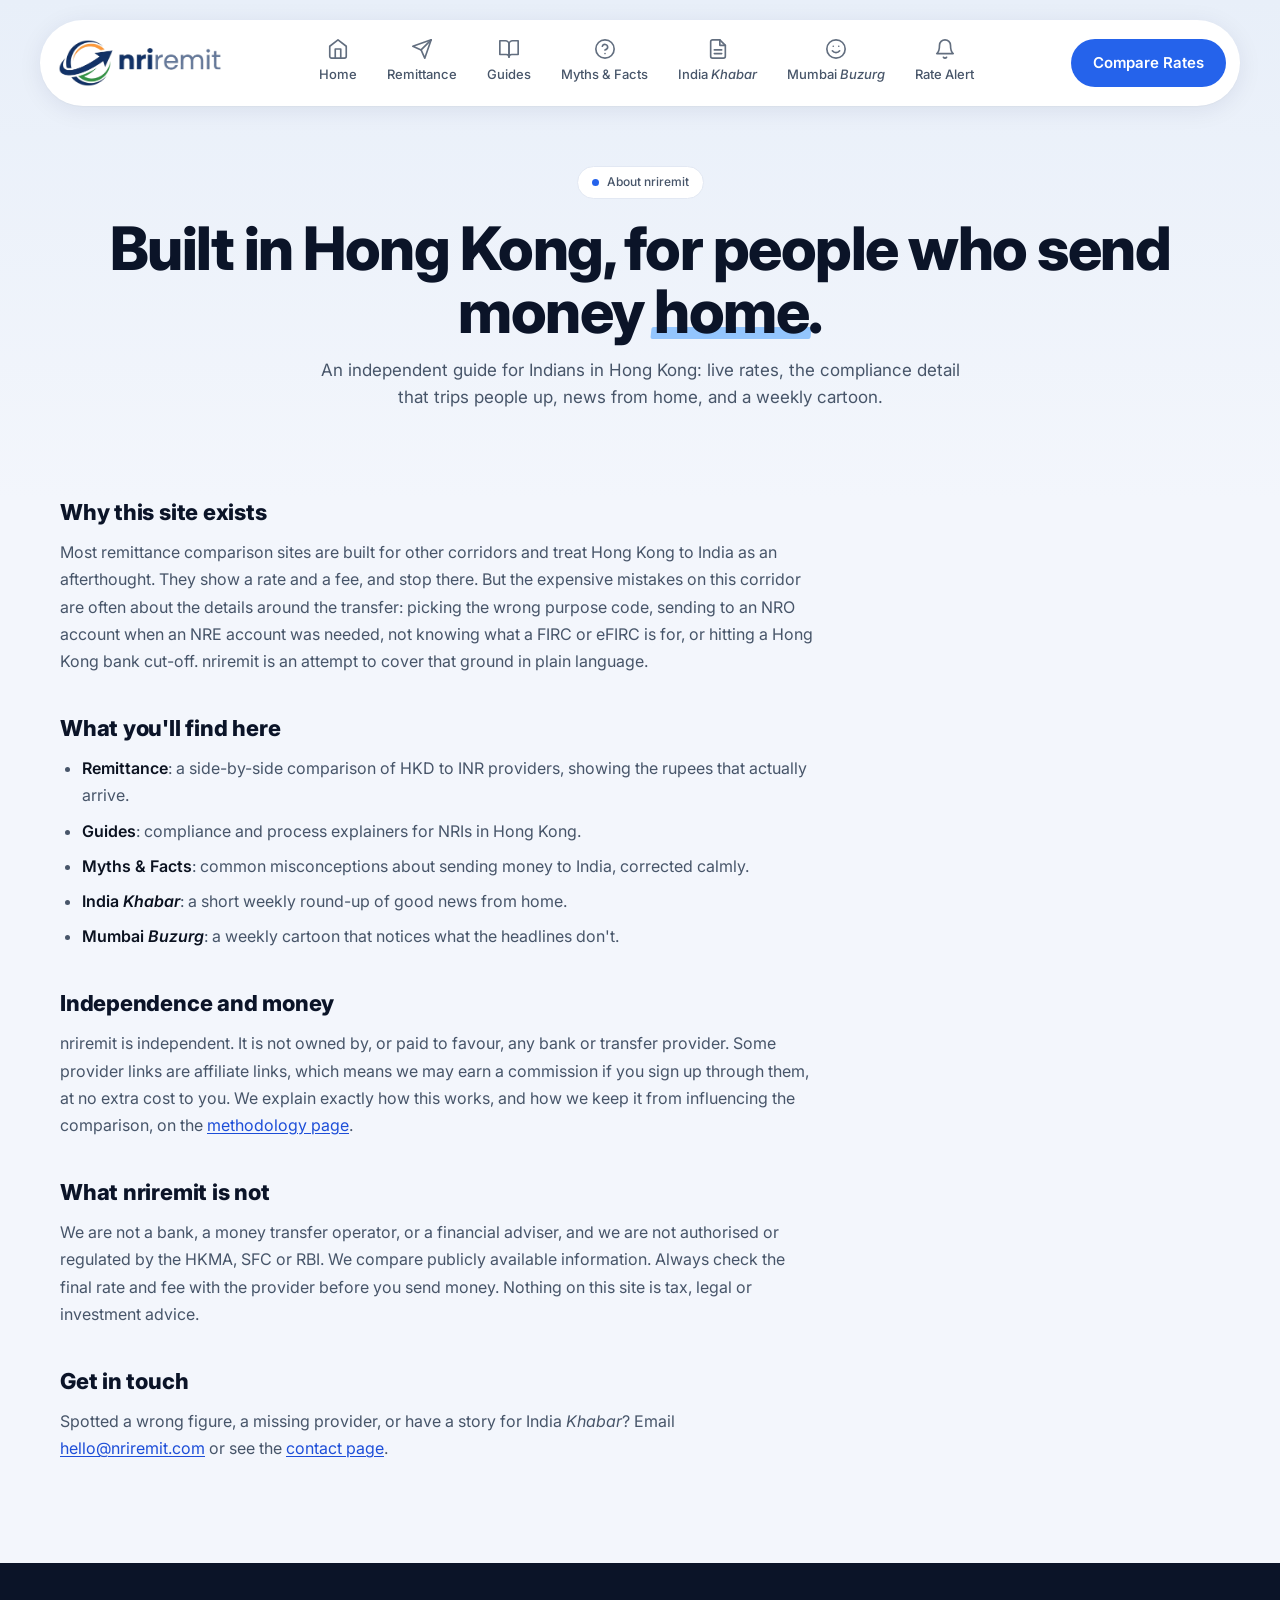
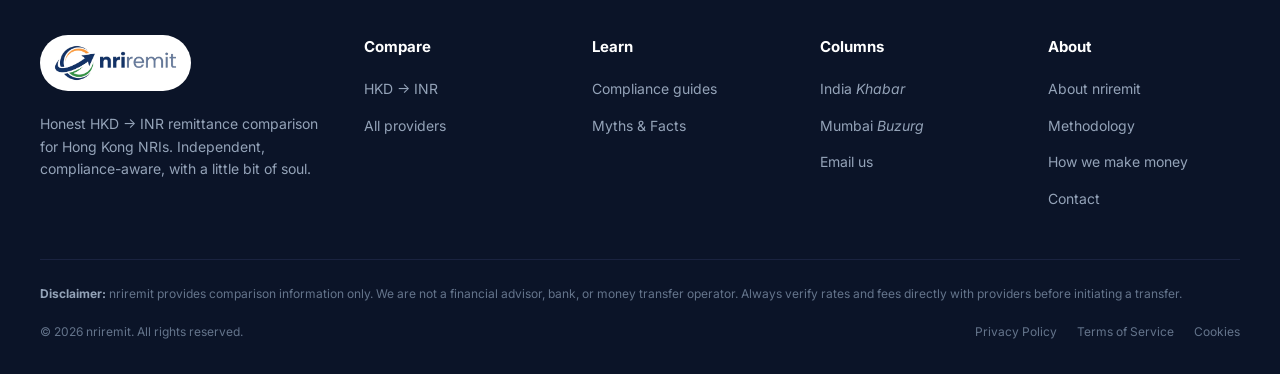
==== about.html @ 10a5cbd8 "Drop 'By corridor (soon)' footer link — don't advertise unfinished features Co-Authored-By: Claude O" ====
<!doctype html>
<html lang="en">
<head>
<meta charset="utf-8">
<meta name="viewport" content="width=device-width, initial-scale=1">
<title>About — nriremit</title>
<meta name="description" content="About nriremit: an independent HKD to INR remittance guide for Indians in Hong Kong.">
<link rel="preconnect" href="https://fonts.googleapis.com">
<link rel="preconnect" href="https://fonts.gstatic.com" crossorigin>
<link href="https://fonts.googleapis.com/css2?family=Inter:wght@400;500;600;700;800;900&family=Caveat:wght@500;700&display=swap" rel="stylesheet">
<link rel="stylesheet" href="assets/site.css">
<link rel="canonical" href="https://nriremit.com/about.html">
  <link rel="icon" href="/favicon.ico" sizes="any">
  <link rel="icon" type="image/png" sizes="32x32" href="/assets/favicon-32.png">
  <link rel="apple-touch-icon" href="/assets/apple-touch-icon.png">
<script src="assets/analytics.js" defer></script>
</head>
<body>

<div class="nav-wrap">
  <nav class="main">
    <a class="logo-link" href="index.html"><img class="logo-img" src="assets/logo.png" alt="nriremit"></a>
    <div class="nav-items">
      <a href="index.html"><svg class="ni" viewBox="0 0 24 24" width="22" height="22" fill="none" stroke="currentColor" stroke-width="1.8" stroke-linecap="round" stroke-linejoin="round" aria-hidden="true"><path d="M3 9l9-7 9 7v11a2 2 0 0 1-2 2H5a2 2 0 0 1-2-2z"/><polyline points="9 22 9 12 15 12 15 22"/></svg><span>Home</span></a>
      <a href="remittance.html"><svg class="ni" viewBox="0 0 24 24" width="22" height="22" fill="none" stroke="currentColor" stroke-width="1.8" stroke-linecap="round" stroke-linejoin="round" aria-hidden="true"><line x1="22" y1="2" x2="11" y2="13"/><polygon points="22 2 15 22 11 13 2 9 22 2"/></svg><span>Remittance</span></a>
      <a href="guides.html"><svg class="ni" viewBox="0 0 24 24" width="22" height="22" fill="none" stroke="currentColor" stroke-width="1.8" stroke-linecap="round" stroke-linejoin="round" aria-hidden="true"><path d="M2 3h6a4 4 0 0 1 4 4v14a3 3 0 0 0-3-3H2z"/><path d="M22 3h-6a4 4 0 0 0-4 4v14a3 3 0 0 1 3-3h7z"/></svg><span>Guides</span></a>
      <a href="myths.html"><svg class="ni" viewBox="0 0 24 24" width="22" height="22" fill="none" stroke="currentColor" stroke-width="1.8" stroke-linecap="round" stroke-linejoin="round" aria-hidden="true"><circle cx="12" cy="12" r="10"/><path d="M9.09 9a3 3 0 0 1 5.83 1c0 2-3 3-3 3"/><line x1="12" y1="17" x2="12.01" y2="17"/></svg><span>Myths &amp; Facts</span></a>
      <a href="india-beat.html"><svg class="ni" viewBox="0 0 24 24" width="22" height="22" fill="none" stroke="currentColor" stroke-width="1.8" stroke-linecap="round" stroke-linejoin="round" aria-hidden="true"><path d="M14 2H6a2 2 0 0 0-2 2v16a2 2 0 0 0 2 2h12a2 2 0 0 0 2-2V8z"/><polyline points="14 2 14 8 20 8"/><line x1="16" y1="13" x2="8" y2="13"/><line x1="16" y1="17" x2="8" y2="17"/></svg><span>India <em class="slant">Khabar</em></span></a>
      <a href="mumbai-buzurg.html"><svg class="ni" viewBox="0 0 24 24" width="22" height="22" fill="none" stroke="currentColor" stroke-width="1.8" stroke-linecap="round" stroke-linejoin="round" aria-hidden="true"><circle cx="12" cy="12" r="10"/><path d="M8 14s1.5 2 4 2 4-2 4-2"/><line x1="9" y1="9" x2="9.01" y2="9"/><line x1="15" y1="9" x2="15.01" y2="9"/></svg><span>Mumbai <em class="slant">Buzurg</em></span></a>
    <a href="alerts.html"><svg class="ni" viewBox="0 0 24 24" width="22" height="22" fill="none" stroke="currentColor" stroke-width="1.8" stroke-linecap="round" stroke-linejoin="round" aria-hidden="true"><path d="M18 8a6 6 0 0 0-12 0c0 7-3 9-3 9h18s-3-2-3-9"/><path d="M13.7 21a2 2 0 0 1-3.4 0"/></svg><span>Rate Alert</span></a>
    </div>
    <a href="remittance.html" class="cta-pill">Compare Rates</a>
  </nav>
</div>

<div class="wrap">

<div class="page-head">
  <div class="eyebrow">About nriremit</div>
  <h1>Built in Hong Kong, for people who send money <span class="accent">home</span>.</h1>
  <p class="sub">An independent guide for Indians in Hong Kong: live rates, the compliance detail that trips people up, news from home, and a weekly cartoon.</p>
</div>

<div class="legal">
  <h2>Why this site exists</h2>
  <p>Most remittance comparison sites are built for other corridors and treat Hong Kong to India as an afterthought. They show a rate and a fee, and stop there. But the expensive mistakes on this corridor are often about the details around the transfer: picking the wrong purpose code, sending to an NRO account when an NRE account was needed, not knowing what a FIRC or eFIRC is for, or hitting a Hong Kong bank cut-off. nriremit is an attempt to cover that ground in plain language.</p>

  <h2>What you'll find here</h2>
  <ul>
    <li><strong>Remittance</strong>: a side-by-side comparison of HKD to INR providers, showing the rupees that actually arrive.</li>
    <li><strong>Guides</strong>: compliance and process explainers for NRIs in Hong Kong.</li>
    <li><strong>Myths &amp; Facts</strong>: common misconceptions about sending money to India, corrected calmly.</li>
    <li><strong>India <em class="slant">Khabar</em></strong>: a short weekly round-up of good news from home.</li>
    <li><strong>Mumbai <em class="slant">Buzurg</em></strong>: a weekly cartoon that notices what the headlines don't.</li>
  </ul>

  <h2>Independence and money</h2>
  <p>nriremit is independent. It is not owned by, or paid to favour, any bank or transfer provider. Some provider links are affiliate links, which means we may earn a commission if you sign up through them, at no extra cost to you. We explain exactly how this works, and how we keep it from influencing the comparison, on the <a href="methodology.html#money">methodology page</a>.</p>

  <h2>What nriremit is not</h2>
  <p>We are not a bank, a money transfer operator, or a financial adviser, and we are not authorised or regulated by the HKMA, SFC or RBI. We compare publicly available information. Always check the final rate and fee with the provider before you send money. Nothing on this site is tax, legal or investment advice.</p>

  <h2>Get in touch</h2>
  <p>Spotted a wrong figure, a missing provider, or have a story for India <em class="slant">Khabar</em>? Email <a href="mailto:hello@nriremit.com">hello@nriremit.com</a> or see the <a href="contact.html">contact page</a>.</p>
</div>

</div>

<footer class="site">
  <div class="inner">
    <div class="brand">
      <div class="footer-logo"><img src="assets/logo.png" alt="nriremit"></div>
      <p>Honest HKD → INR remittance comparison for Hong Kong NRIs. Independent, compliance-aware, with a little bit of soul.</p>
    </div>
    <div><h5>Compare</h5><ul><li><a href="remittance.html">HKD → INR</a></li><li><a href="remittance.html">All providers</a></li></ul></div>
    <div><h5>Learn</h5><ul><li><a href="guides.html">Compliance guides</a></li><li><a href="myths.html">Myths &amp; Facts</a></li></ul></div>
    <div><h5>Columns</h5><ul><li><a href="india-beat.html">India <em class="slant">Khabar</em></a></li><li><a href="mumbai-buzurg.html">Mumbai <em class="slant">Buzurg</em></a></li><li><a href="mailto:hello@nriremit.com">Email us</a></li></ul></div>
    <div><h5>About</h5><ul><li><a href="about.html">About nriremit</a></li><li><a href="methodology.html">Methodology</a></li><li><a href="methodology.html#money">How we make money</a></li><li><a href="contact.html">Contact</a></li></ul></div>
  </div>
  <div class="disclaim"><strong>Disclaimer:</strong> nriremit provides comparison information only. We are not a financial advisor, bank, or money transfer operator. Always verify rates and fees directly with providers before initiating a transfer.</div>
  <div class="copyright"><span>© 2026 nriremit. All rights reserved.</span><div class="links"><a href="privacy.html">Privacy Policy</a><a href="terms.html">Terms of Service</a><a href="privacy.html#cookies">Cookies</a></div></div>
</footer>

<script src="assets/midrate.js"></script>
</body>
</html>
---- assets/site.css ----
/* ============================================================
   nriremit shared stylesheet
   ============================================================ */
:root {
  --bg: #f3f6fc; --bg-top: #e8eff9; --surface: #ffffff; --surface-soft: #f3f6fc;
  --ink: #0b1220; --ink-soft: #475569; --ink-faint: #94a3b8;
  --line: #e2e8f3; --line-strong: #cbd5e5;
  --brand: #2563eb; --brand-strong: #1d4ed8; --brand-dark: #1e3a8a;
  --brand-soft: #dbeafe; --brand-highlight: #93c5fd;
  --dark: #0b1428; --dark-soft: #1a2340;
  --accent-orange: #f97316; --accent-green: #22c55e;
  --good: #16a34a; --warn: #ca8a04; --bad: #b91c1c;
  --radius: 20px; --radius-sm: 12px; --radius-pill: 999px;
}
* { box-sizing: border-box; }
html, body { margin: 0; padding: 0; }
body {
  background: linear-gradient(180deg, var(--bg-top) 0%, var(--bg) 500px, var(--bg) 100%);
  color: var(--ink);
  font-family: 'Inter', -apple-system, system-ui, 'Segoe UI', Roboto, sans-serif;
  font-size: 16px; line-height: 1.55;
  -webkit-font-smoothing: antialiased; text-rendering: optimizeLegibility;
  min-height: 100vh;
}
a { color: inherit; text-decoration: none; }

/* NAV */
.nav-wrap { position: sticky; top: 20px; z-index: 100; padding: 0 20px; margin: 20px 0 40px; }
nav.main {
  max-width: 1200px; margin: 0 auto; background: var(--surface);
  border-radius: var(--radius-pill);
  padding: 10px 14px 10px 18px;
  display: flex; align-items: center; justify-content: space-between; gap: 20px;
  box-shadow: 0 4px 24px rgba(15,30,80,0.08), 0 1px 2px rgba(0,0,0,0.04);
}
.logo-link { display: flex; align-items: center; flex-shrink: 0; }
.logo-img { height: 48px; width: auto; display: block; }
.nav-items { display: flex; align-items: center; gap: 2px; flex: 1; justify-content: center; }
.nav-items a {
  padding: 10px 14px; border-radius: var(--radius-pill);
  font-size: 14px; font-weight: 500; color: var(--ink-soft);
  transition: color .15s, background .15s; position: relative;
  white-space: nowrap;
}
.nav-items a:hover { color: var(--ink); }
.nav-items a.active { color: var(--brand-dark); font-weight: 600; }
.nav-items a.active::after {
  content: ""; position: absolute; bottom: 2px; left: 50%; transform: translateX(-50%);
  width: 5px; height: 5px; background: var(--brand); border-radius: 50%;
}
.cta-pill {
  background: var(--brand); color: #fff;
  padding: 12px 22px; border-radius: var(--radius-pill);
  font-weight: 600; font-size: 15px; border: none; cursor: pointer;
  transition: background .15s;
  display: inline-flex; align-items: center; gap: 6px;
  font-family: inherit; flex-shrink: 0;
}
.cta-pill:hover { background: var(--brand-strong); }
.cta-pill.ghost { background: transparent; color: var(--brand-dark); border: 1px solid var(--line-strong); }
.cta-pill.ghost:hover { background: var(--brand-soft); color: var(--brand-dark); border-color: var(--brand-soft); }
@media (max-width: 940px) {
  .nav-items { display: none; }
  nav.main { padding: 8px 10px 8px 14px; }
  .logo-img { height: 40px; }
  .cta-pill { padding: 10px 16px; font-size: 14px; }
}

.wrap { max-width: 1200px; margin: 0 auto; padding: 0 20px; }

/* PAGE HEADER (shared h1 pattern for inner pages) */
.page-head {
  text-align: center; padding: 20px 0 48px;
}
.page-head .eyebrow {
  display: inline-flex; align-items: center; gap: 8px;
  background: var(--surface); border: 1px solid var(--line);
  padding: 6px 14px; border-radius: var(--radius-pill);
  font-size: 12px; font-weight: 500; color: var(--ink-soft);
  margin-bottom: 18px;
}
.page-head .eyebrow::before {
  content: ""; width: 7px; height: 7px; border-radius: 50%; background: var(--brand);
}
.page-head .eyebrow.orange::before { background: var(--accent-orange); }
.page-head h1 {
  font-size: clamp(36px, 5vw, 60px);
  font-weight: 800; letter-spacing: -0.025em;
  margin: 0 0 14px; color: var(--dark); line-height: 1.05;
}
.page-head h1.serif {
  font-family: 'Caveat', 'Inter', serif;
  font-weight: 700; letter-spacing: -0.01em;
  font-size: clamp(44px, 6vw, 72px);
  line-height: 1;
}
.page-head h1 .accent { position: relative; display: inline-block; }
.page-head h1 .accent::after {
  content: ""; position: absolute;
  left: -2%; right: -2%; bottom: 6%; height: 12px;
  background: var(--brand-highlight); z-index: -1;
  border-radius: 2px; transform: skewX(-6deg);
}
.page-head .sub {
  color: var(--ink-soft); font-size: 17px;
  margin: 0 auto; max-width: 60ch; line-height: 1.6;
}

/* HERO (homepage + remittance) */
.hero { display: grid; grid-template-columns: 1fr 1fr; gap: 56px; align-items: center; padding: 20px 0 80px; }
.hero-badge {
  display: inline-flex; align-items: center; gap: 8px;
  background: var(--surface); border: 1px solid var(--line);
  padding: 8px 14px; border-radius: var(--radius-pill);
  font-size: 13px; font-weight: 500; color: var(--ink-soft);
  margin-bottom: 24px;
}
.hero-badge .dot {
  width: 7px; height: 7px; border-radius: 50%; background: var(--good);
  box-shadow: 0 0 0 3px rgba(22,163,74,.15);
}
h1.hero-head {
  font-size: clamp(40px, 5.5vw, 68px);
  font-weight: 800; letter-spacing: -0.03em;
  line-height: 1.02; margin: 0 0 24px; color: var(--dark);
}
h1.hero-head .accent { position: relative; display: inline-block; }
h1.hero-head .accent::after {
  content: ""; position: absolute;
  left: -2%; right: -2%; bottom: 4%; height: 14px;
  background: var(--brand-highlight); z-index: -1;
  border-radius: 2px; transform: skewX(-6deg);
}
.hero-sub {
  font-size: 18px; color: var(--ink-soft);
  margin: 0 0 28px; max-width: 50ch; line-height: 1.55;
}
.hero-ctas { display: flex; gap: 12px; flex-wrap: wrap; }
.hero-tip {
  background: var(--surface); border: 1px solid var(--line);
  border-radius: var(--radius-sm); padding: 14px 16px;
  display: flex; gap: 12px; align-items: flex-start; max-width: 52ch;
  margin-top: 24px;
}
.hero-tip .i {
  width: 20px; height: 20px; border-radius: 50%;
  background: var(--brand-soft); color: var(--brand-dark);
  display: inline-flex; align-items: center; justify-content: center;
  font-weight: 700; font-size: 12px; flex-shrink: 0; margin-top: 2px;
}
.hero-tip p { margin: 0; font-size: 14px; color: var(--ink-soft); line-height: 1.5; }
.hero-tip strong { color: var(--ink); font-weight: 600; }

/* TRANSFER WIDGET */
.widget { background: var(--surface); border-radius: var(--radius); padding: 24px; box-shadow: 0 10px 40px rgba(15,30,80,0.08), 0 2px 4px rgba(0,0,0,0.03); position: relative; }
.widget-head { display: flex; justify-content: space-between; align-items: center; margin-bottom: 18px; }
.widget-title { font-weight: 600; font-size: 17px; color: var(--dark); }
.live-badge {
  display: inline-flex; align-items: center; gap: 6px;
  background: var(--brand-soft); padding: 5px 10px; border-radius: var(--radius-pill);
  font-size: 12px; font-weight: 500; color: var(--brand-dark);
}
.live-badge::before { content: ""; width: 6px; height: 6px; border-radius: 50%; background: var(--brand); }
.widget-field {
  background: var(--surface-soft); border-radius: var(--radius-sm);
  padding: 16px 18px; display: flex; justify-content: space-between; align-items: center; gap: 12px;
}
.widget-field label {
  font-size: 12px; color: var(--ink-faint); font-weight: 500;
  display: block; margin-bottom: 6px;
  text-transform: uppercase; letter-spacing: 0.04em;
}
.widget-field .amount-display {
  font-size: 30px; font-weight: 700; color: var(--dark);
  letter-spacing: -0.02em; min-height: 36px;
}
.currency-chip {
  display: inline-flex; align-items: center; gap: 8px;
  background: var(--surface); border: 1px solid var(--line);
  padding: 8px 12px 8px 10px; border-radius: var(--radius-pill);
  font-weight: 600; font-size: 14px; flex-shrink: 0;
}
.flag { width: 22px; height: 22px; border-radius: 50%; overflow: hidden; display: inline-block; background: var(--line); font-size: 16px; text-align: center; line-height: 22px; }
.rate-chip {
  position: absolute; left: 50%; top: 50%; transform: translate(-50%, -50%);
  background: var(--dark); color: #fff;
  padding: 8px 14px; border-radius: var(--radius-pill);
  font-size: 13px; font-weight: 500;
  display: inline-flex; align-items: center; gap: 8px;
  white-space: nowrap; z-index: 2;
}
.rate-chip .arrow { color: var(--brand-highlight); font-weight: 700; }
.widget-swap { display: flex; flex-direction: column; gap: 10px; position: relative; }
.widget-field.receive { background: var(--dark); color: #fff; }
.widget-field.receive label { color: #94a3b8; }
.widget-field.receive .amount-display { color: var(--brand-highlight); }
.widget-field.receive .currency-chip { background: #1a2340; border-color: #2a365a; color: #fff; }
.widget-foot {
  display: flex; justify-content: space-between; align-items: center;
  margin-top: 16px; padding-top: 16px; border-top: 1px solid var(--line);
  font-size: 13px; color: var(--ink-faint);
}
.best-rate-tag {
  background: var(--brand-soft); color: var(--brand-dark);
  padding: 4px 10px; border-radius: var(--radius-pill);
  font-size: 12px; font-weight: 600;
}
.best-rate-tag::before { content: "★ "; }
@media (max-width: 900px) { .hero { grid-template-columns: 1fr; gap: 40px; padding: 10px 0 60px; } }

/* CALC BAR */
.calc-bar {
  background: var(--surface); border-radius: var(--radius);
  padding: 20px;
  display: grid; grid-template-columns: 1.3fr auto 1.3fr 1.3fr auto;
  gap: 16px; align-items: end;
  margin-bottom: 24px;
  box-shadow: 0 4px 20px rgba(15,30,80,0.06);
}
.calc-bar .field label {
  font-size: 11px; color: var(--ink-faint); font-weight: 600;
  text-transform: uppercase; letter-spacing: 0.08em;
  display: block; margin-bottom: 8px;
}
.calc-bar .field input, .calc-bar .field select {
  width: 100%; background: var(--surface-soft); border: 1px solid var(--line);
  border-radius: var(--radius-sm); padding: 14px 16px;
  font-family: inherit; font-size: 16px; font-weight: 600;
  color: var(--ink); outline: none;
}
.calc-bar .field input:focus, .calc-bar .field select:focus { border-color: var(--brand); background: var(--surface); }
.calc-bar .amount-row {
  display: flex; align-items: center; justify-content: space-between;
  background: var(--surface-soft); border: 1px solid var(--line);
  border-radius: var(--radius-sm); padding: 0 16px 0 0;
}
.calc-bar .amount-row input { border: none; background: transparent; }
.calc-bar .amount-row .suffix { font-weight: 600; color: var(--ink-faint); font-size: 13px; }
.calc-bar .swap-btn {
  width: 44px; height: 44px; border-radius: 50%;
  background: var(--brand); border: none; color: #fff; cursor: pointer;
  display: flex; align-items: center; justify-content: center;
  align-self: center; margin-top: 20px; flex-shrink: 0;
}
.calc-bar .update-btn {
  background: var(--brand); color: #fff; border: none; cursor: pointer;
  padding: 14px 24px; border-radius: var(--radius-pill);
  font-family: inherit; font-weight: 600; font-size: 15px;
  display: inline-flex; align-items: center; gap: 8px; white-space: nowrap;
}
.calc-bar .update-btn:hover { background: var(--brand-strong); }
@media (max-width: 900px) {
  .calc-bar { grid-template-columns: 1fr; }
  .calc-bar .swap-btn { margin-top: 0; }
}

/* SECTION HEADS, FILTERS */
section { margin-bottom: 72px; }
.section-head { display: flex; justify-content: space-between; align-items: flex-end; margin-bottom: 28px; flex-wrap: wrap; gap: 16px; }
.section-head h2 { font-size: 32px; font-weight: 800; letter-spacing: -0.02em; margin: 0 0 4px; color: var(--dark); }
.section-head .meta { color: var(--ink-faint); font-size: 14px; margin: 0; }
.section-head .sort { display: flex; align-items: center; gap: 10px; font-size: 14px; color: var(--ink-soft); }
.section-head .sort select {
  background: var(--surface); border: 1px solid var(--line);
  border-radius: var(--radius-pill); padding: 8px 14px;
  font-family: inherit; font-size: 14px; font-weight: 500;
  color: var(--ink); cursor: pointer; outline: none;
}
/* ===== OLD INLINE CHIP (kept for compatibility) ===== */
.filters-bar { display: flex; align-items: center; gap: 10px; margin-bottom: 24px; flex-wrap: wrap; }
.filters-bar .label { font-size: 12px; color: var(--ink-faint); font-weight: 600; text-transform: uppercase; letter-spacing: 0.08em; margin-right: 4px; }
.chip {
  display: inline-flex; align-items: center; gap: 6px;
  background: var(--surface); border: 1px solid var(--line);
  padding: 8px 14px; border-radius: var(--radius-pill);
  font-size: 13px; font-weight: 500; color: var(--ink-soft);
  cursor: pointer; user-select: none; transition: all .15s;
}
.chip:hover { border-color: var(--line-strong); color: var(--ink); }
.chip input { display: none; }
.chip.active { background: var(--brand); border-color: var(--brand); color: #fff; font-weight: 600; }

/* ===== RICH FILTER CHIPS (3×2 grid, title + subtitle) ===== */
.filters-block { margin-bottom: 32px; }
.filters-head { margin-bottom: 12px; }
.filters-label {
  font-size: 11px; color: var(--ink-faint); font-weight: 600;
  text-transform: uppercase; letter-spacing: 0.1em;
}
.filters-grid {
  display: grid;
  grid-template-columns: repeat(3, 1fr);
  gap: 12px;
}
.filter-chip {
  background: var(--surface-soft);
  border: 1px solid var(--line);
  border-radius: var(--radius-sm);
  padding: 14px 18px;
  display: flex; align-items: flex-start; gap: 12px;
  cursor: pointer; user-select: none;
  transition: all .15s ease;
}
.filter-chip:hover {
  border-color: var(--brand-highlight);
  background: var(--surface);
}
.filter-chip input {
  margin-top: 3px;
  accent-color: var(--brand);
  cursor: pointer;
}
.filter-chip .chip-text {
  flex: 1; display: flex; flex-direction: column; gap: 2px;
}
.filter-chip .chip-title {
  font-size: 13px; font-weight: 700; color: var(--dark);
  text-transform: uppercase; letter-spacing: 0.06em;
  line-height: 1.2;
}
.filter-chip .chip-sub {
  font-size: 11px; color: var(--ink-faint);
  text-transform: uppercase; letter-spacing: 0.05em;
  line-height: 1.3;
}
.filter-chip.active {
  background: var(--brand-soft);
  border-color: var(--brand);
}
.filter-chip.active .chip-title {
  color: var(--brand-dark);
}
@media (max-width: 820px) {
  .filters-grid { grid-template-columns: repeat(2, 1fr); }
}
@media (max-width: 520px) {
  .filters-grid { grid-template-columns: 1fr; }
}

/* PROVIDER GRID */
.main-grid { display: grid; grid-template-columns: 1fr 340px; gap: 28px; align-items: start; }
@media (max-width: 1000px) { .main-grid { grid-template-columns: 1fr; } }
.providers { display: flex; flex-direction: column; gap: 14px; }
.provider-card { background: var(--surface); border-radius: var(--radius); padding: 22px; box-shadow: 0 2px 12px rgba(15,30,80,0.05); transition: box-shadow .15s; position: relative; }
.provider-card:hover { box-shadow: 0 6px 24px rgba(15,30,80,0.08); }
.provider-card.best { border: 2px solid var(--brand); padding: 20px; }
.best-badge {
  position: absolute; top: -11px; left: 20px;
  background: var(--brand); color: #fff;
  padding: 4px 12px; border-radius: var(--radius-pill);
  font-size: 11px; font-weight: 700; letter-spacing: 0.08em;
}
.provider-row { display: grid; grid-template-columns: minmax(180px, 1.4fr) repeat(4, 1fr) auto; gap: 16px; align-items: center; }
.provider-identity { display: flex; align-items: center; gap: 14px; }
.avatar {
  width: 48px; height: 48px; border-radius: 50%;
  background: var(--surface-soft); border: 1px solid var(--line);
  display: flex; align-items: center; justify-content: center;
  font-weight: 700; color: var(--brand-dark);
  font-size: 15px; flex-shrink: 0;
}
.pname { font-weight: 600; font-size: 16px; color: var(--dark); margin: 0 0 3px; }
.prating { font-size: 12px; color: var(--ink-faint); display: flex; align-items: center; gap: 6px; margin: 0; }
.prating .stars { color: #eab308; letter-spacing: 1px; }
.col-label { font-size: 10px; color: var(--ink-faint); font-weight: 600; text-transform: uppercase; letter-spacing: 0.08em; margin-bottom: 3px; }
.col-value { font-size: 16px; font-weight: 700; color: var(--dark); letter-spacing: -0.01em; }
.col-value.rate { font-variant-numeric: tabular-nums; }
.col-value.fee-zero { color: var(--ink-soft); font-size: 14px; letter-spacing: 0.04em; }
.col-value.get { color: var(--brand); }
.col-value .ic { font-size: 12px; color: var(--ink-faint); margin-right: 4px; }
.go-btn {
  background: var(--dark); color: #fff;
  padding: 11px 18px; border-radius: var(--radius-pill);
  font-weight: 600; font-size: 14px;
  display: inline-flex; align-items: center; gap: 6px;
  transition: background .15s; white-space: nowrap;
}
.go-btn:hover { background: var(--brand); }
.go-btn.ghost { background: var(--surface); color: var(--ink-faint); border: 1px solid var(--line); cursor: default; }
.provider-foot { display: flex; justify-content: space-between; align-items: center; margin-top: 14px; padding-top: 14px; border-top: 1px solid var(--line); font-size: 12px; color: var(--ink-faint); }
.provider-foot .live-marker { display: inline-flex; align-items: center; gap: 6px; color: var(--good); }
.provider-foot .live-marker::before { content: ""; width: 6px; height: 6px; border-radius: 50%; background: var(--good); }
.provider-foot .indic { display: inline-flex; align-items: center; gap: 6px; background: var(--surface-soft); border: 1px solid var(--line); padding: 4px 10px; border-radius: var(--radius-pill); color: var(--ink-soft); }
.provider-foot .indic::before { content: "ⓘ"; }
.provider-foot .show-methods { color: var(--ink-soft); font-size: 13px; font-weight: 500; display: inline-flex; align-items: center; gap: 4px; }
.badges-row { display: flex; flex-wrap: wrap; gap: 6px; margin-top: 10px; }
.mini-badge { font-size: 11px; padding: 3px 8px; border-radius: var(--radius-pill); background: var(--brand-soft); color: var(--brand-dark); font-weight: 500; }
.mini-badge.warn { background: #fef9c3; color: var(--warn); }
.mini-badge.neutral { background: var(--surface-soft); color: var(--ink-soft); border: 1px solid var(--line); }
@media (max-width: 760px) {
  .provider-row { grid-template-columns: 1fr; gap: 14px; }
  .provider-identity { grid-column: 1; }
  .go-btn { justify-self: start; }
  .col-value { font-size: 15px; }
}

/* SIDE CARDS */
.side { display: flex; flex-direction: column; gap: 20px; position: sticky; top: 100px; }
.side-card { background: var(--surface); border-radius: var(--radius); padding: 22px; box-shadow: 0 2px 12px rgba(15,30,80,0.05); }
.side-card h3 { font-size: 16px; font-weight: 700; margin: 0 0 4px; color: var(--dark); display: flex; justify-content: space-between; align-items: center; }
.side-card h3 .trend-up { background: var(--brand-soft); color: var(--brand-dark); font-size: 10px; font-weight: 600; padding: 3px 8px; border-radius: var(--radius-pill); letter-spacing: 0.05em; }
.side-card .chart { margin: 20px 0 10px; }
.side-card .chart-labels { display: flex; justify-content: space-between; font-size: 11px; color: var(--ink-faint); text-transform: uppercase; letter-spacing: 0.08em; margin-top: 4px; }
.side-card .chart-note { font-size: 13px; color: var(--ink-soft); margin: 14px 0 0; line-height: 1.5; }
.side-card .chart-note strong { color: var(--ink); font-weight: 600; }
.steps { display: flex; flex-direction: column; gap: 16px; margin-top: 16px; }
.step { display: flex; gap: 14px; align-items: flex-start; }
.step-no { width: 28px; height: 28px; border-radius: 50%; background: var(--brand-soft); border: 1px solid var(--brand-highlight); display: flex; align-items: center; justify-content: center; font-weight: 700; font-size: 13px; color: var(--brand-dark); flex-shrink: 0; }
.step-body h4 { font-size: 14px; font-weight: 600; margin: 2px 0 2px; color: var(--dark); }
.step-body p { font-size: 13px; color: var(--ink-soft); margin: 0; line-height: 1.5; }
@media (max-width: 1000px) { .side { position: static; } }

/* GUIDES TABS */
.guides-card { background: var(--surface); border-radius: var(--radius); padding: 32px; box-shadow: 0 2px 12px rgba(15,30,80,0.05); }
.tabs-nav { display: flex; gap: 6px; overflow-x: auto; border-bottom: 1px solid var(--line); margin-bottom: 28px; scrollbar-width: thin; }
.tabs-nav button {
  background: transparent; border: none;
  padding: 12px 16px; margin-bottom: -1px;
  font-family: inherit; font-size: 14px; font-weight: 500;
  color: var(--ink-faint); cursor: pointer;
  border-bottom: 2px solid transparent; white-space: nowrap;
}
.tabs-nav button:hover { color: var(--ink); }
.tabs-nav button[aria-selected="true"] { color: var(--dark); font-weight: 700; border-bottom-color: var(--brand); }
.tabpanel { display: none; max-width: 760px; }
.tabpanel[data-active] { display: block; }
.tabpanel h3 { font-size: 22px; font-weight: 700; margin: 0 0 14px; color: var(--dark); letter-spacing: -0.01em; }
.tabpanel h4 { font-size: 15px; margin: 20px 0 8px; color: var(--dark); font-weight: 700; }
.tabpanel p { color: var(--ink-soft); margin: 0 0 14px; line-height: 1.65; }
.tabpanel ul { color: var(--ink-soft); margin: 0 0 14px; padding-left: 22px; line-height: 1.7; }
.tabpanel li { margin-bottom: 6px; }
.tabpanel strong { color: var(--ink); font-weight: 600; }
.tabpanel table { width: 100%; border-collapse: collapse; margin: 14px 0 20px; font-size: 14px; }
.tabpanel table th { text-align: left; padding: 10px 12px; font-size: 11px; font-weight: 700; color: var(--ink-faint); text-transform: uppercase; letter-spacing: 0.08em; border-bottom: 1px solid var(--line); }
.tabpanel table td { padding: 10px 12px; color: var(--ink-soft); border-bottom: 1px solid var(--line); vertical-align: top; }
.callout { margin: 16px 0; padding: 14px 18px; background: var(--brand-soft); border-left: 3px solid var(--brand); border-radius: 0 var(--radius-sm) var(--radius-sm) 0; font-size: 14px; color: var(--ink); line-height: 1.55; }
.callout strong { color: var(--brand-dark); font-weight: 700; }

/* MYTHS */
.myths-grid { display: grid; grid-template-columns: repeat(auto-fill, minmax(320px, 1fr)); gap: 18px; }
.myth-card {
  background: var(--surface); border-radius: var(--radius); padding: 24px;
  box-shadow: 0 2px 12px rgba(15,30,80,0.05);
  display: flex; flex-direction: column; gap: 14px;
  position: relative; overflow: hidden;
}
.myth-card::before {
  content: ""; position: absolute; top: 0; left: 0; right: 0; height: 4px;
  background: linear-gradient(90deg, var(--brand-dark), var(--brand), var(--brand-highlight));
}
.myth-tag, .fact-tag {
  display: inline-flex; align-items: center; gap: 6px;
  font-size: 11px; font-weight: 700; letter-spacing: 0.1em;
  padding: 4px 10px; border-radius: var(--radius-pill);
  align-self: flex-start;
}
.myth-tag { background: #fef2f2; color: var(--bad); }
.myth-tag::before { content: "✕"; font-weight: 700; }
.fact-tag { background: var(--brand-soft); color: var(--brand-dark); }
.fact-tag::before { content: "✓"; font-weight: 700; }
.myth-text { font-size: 16px; font-weight: 600; color: var(--dark); margin: 0; line-height: 1.4; }
.myth-divider { border-top: 1px dashed var(--line); margin: 2px 0; }
.fact-text { font-size: 14px; color: var(--ink-soft); margin: 0; line-height: 1.6; }
.fact-text strong { color: var(--ink); font-weight: 600; }

/* NEWS GRID (Missing India) */
.news-grid { display: grid; grid-template-columns: repeat(auto-fill, minmax(280px, 1fr)); gap: 18px; }
.news-card {
  background: var(--surface); border-radius: var(--radius);
  overflow: hidden; box-shadow: 0 2px 12px rgba(15,30,80,0.05);
  display: flex; flex-direction: column;
  transition: box-shadow .15s, transform .15s;
}
.news-card:hover { box-shadow: 0 8px 28px rgba(15,30,80,0.1); transform: translateY(-2px); }
.news-visual {
  aspect-ratio: 16 / 10; display: flex; align-items: center; justify-content: center;
  position: relative;
}
.news-visual.v1 { background: linear-gradient(135deg, #dbeafe 0%, #93c5fd 100%); }
.news-visual.v2 { background: linear-gradient(135deg, #fef3c7 0%, #fcd34d 100%); }
.news-visual.v3 { background: linear-gradient(135deg, #dcfce7 0%, #86efac 100%); }
.news-visual.v4 { background: linear-gradient(135deg, #fce7f3 0%, #f9a8d4 100%); }
.news-visual.v5 { background: linear-gradient(135deg, #e0e7ff 0%, #a5b4fc 100%); }
.news-visual.v6 { background: linear-gradient(135deg, #ffedd5 0%, #fdba74 100%); }
.news-visual svg { width: 56px; height: 56px; opacity: 0.65; }
.news-visual img {
  position: absolute; inset: 0;
  width: 100%; height: 100%;
  object-fit: cover; display: block;
}
.news-tag { position: absolute; top: 14px; left: 14px; background: rgba(255,255,255,0.95); color: var(--brand-dark); padding: 4px 10px; border-radius: var(--radius-pill); font-size: 10px; font-weight: 700; letter-spacing: 0.1em; text-transform: uppercase; z-index: 2; backdrop-filter: blur(4px); }
.news-body { padding: 20px; display: flex; flex-direction: column; gap: 10px; flex: 1; }
.news-meta { font-size: 12px; color: var(--ink-faint); font-weight: 500; }
.news-title { font-size: 17px; font-weight: 700; color: var(--dark); margin: 0; line-height: 1.3; letter-spacing: -0.01em; }
.news-excerpt { font-size: 13px; color: var(--ink-soft); margin: 0; line-height: 1.5; flex: 1; }
.news-footer { display: flex; justify-content: space-between; align-items: center; padding-top: 12px; margin-top: 4px; border-top: 1px solid var(--line); font-size: 12px; color: var(--ink-faint); }
.news-footer .author { font-weight: 500; }
.news-footer .arrow { color: var(--brand); font-weight: 700; font-size: 16px; }

/* LEFTOVER CITIZEN */
.citizen-card {
  background: var(--surface); border-radius: var(--radius);
  padding: 32px; box-shadow: 0 2px 12px rgba(15,30,80,0.05);
  display: grid; grid-template-columns: 1fr 1.4fr; gap: 32px;
  align-items: center; margin-bottom: 32px;
}
.citizen-strip {
  background: #fafbfc; border: 1.5px solid var(--ink);
  border-radius: 8px; aspect-ratio: 4 / 3;
  position: relative; overflow: hidden;
  display: flex; align-items: center; justify-content: center;
}
.citizen-strip svg { width: 100%; height: 100%; }
.citizen-body h3 { font-size: 20px; font-weight: 700; margin: 0 0 8px; color: var(--dark); letter-spacing: -0.01em; }
.citizen-body .episode { font-family: 'Caveat', cursive; font-size: 24px; color: var(--accent-orange); font-weight: 700; margin: 0 0 12px; }
.citizen-body p { color: var(--ink-soft); margin: 0 0 14px; line-height: 1.6; font-size: 15px; }
.citizen-body p strong { color: var(--ink); font-weight: 600; }
.citizen-recent { background: var(--surface-soft); border-radius: var(--radius-sm); padding: 14px 16px; margin-top: 16px; }
.citizen-recent h5 { font-size: 11px; font-weight: 700; color: var(--ink-faint); text-transform: uppercase; letter-spacing: 0.08em; margin: 0 0 10px; }
.citizen-recent ul { list-style: none; padding: 0; margin: 0; display: flex; flex-direction: column; gap: 8px; }
.citizen-recent li { font-size: 13px; color: var(--ink-soft); line-height: 1.4; padding-left: 16px; position: relative; }
.citizen-recent li::before { content: "—"; position: absolute; left: 0; color: var(--accent-orange); font-weight: 700; }
@media (max-width: 820px) { .citizen-card { grid-template-columns: 1fr; } }

/* FEATURE GRID (homepage) */
.features-grid { display: grid; grid-template-columns: repeat(auto-fill, minmax(260px, 1fr)); gap: 18px; }
.feature-card {
  background: var(--surface); border-radius: var(--radius);
  padding: 24px; box-shadow: 0 2px 12px rgba(15,30,80,0.05);
  display: flex; flex-direction: column; gap: 12px;
  transition: all .15s;
  position: relative; overflow: hidden;
}
.feature-card:hover { transform: translateY(-2px); box-shadow: 0 8px 28px rgba(15,30,80,0.1); }
.feature-icon {
  width: 44px; height: 44px; border-radius: 12px;
  background: var(--brand-soft); color: var(--brand-dark);
  display: flex; align-items: center; justify-content: center;
}
.feature-icon.orange { background: #fed7aa; color: #c2410c; }
.feature-icon.green { background: #d1fae5; color: #047857; }
.feature-card h3 { font-size: 18px; font-weight: 700; margin: 0; color: var(--dark); letter-spacing: -0.01em; }
.feature-card p { font-size: 14px; color: var(--ink-soft); margin: 0; line-height: 1.55; flex: 1; }
.feature-link { color: var(--brand-dark); font-size: 14px; font-weight: 600; display: inline-flex; align-items: center; gap: 6px; margin-top: 6px; }

/* STATS BAND */
.stats-band {
  background: var(--surface); border-radius: var(--radius);
  padding: 36px 24px; margin: 48px 0;
  display: grid; grid-template-columns: repeat(auto-fit, minmax(200px, 1fr));
  gap: 24px; text-align: center;
  box-shadow: 0 2px 12px rgba(15,30,80,0.05);
}
.stat-item .big { font-size: 36px; font-weight: 800; color: var(--brand-dark); letter-spacing: -0.03em; line-height: 1; }
.stat-item .label { font-size: 13px; color: var(--ink-soft); margin-top: 6px; }

/* DISCLAIMER */
.disclaimer {
  margin: 48px 0 0; padding: 20px 24px;
  background: var(--surface); border: 1px solid var(--line);
  border-left: 3px solid var(--warn);
  border-radius: 0 var(--radius-sm) var(--radius-sm) 0;
  color: var(--ink-soft); font-size: 13px; line-height: 1.6;
}
.disclaimer strong { color: var(--ink); font-weight: 700; }

/* FOOTER */
footer.site { background: var(--dark); color: #fff; margin-top: 100px; padding: 72px 20px 32px; }
footer.site .inner { max-width: 1200px; margin: 0 auto; display: grid; grid-template-columns: 1.5fr 1fr 1fr 1fr 1fr; gap: 36px; }
footer.site .brand { max-width: 320px; }
footer.site .footer-logo { background: #fff; padding: 10px 14px; border-radius: var(--radius-pill); display: inline-block; margin-bottom: 16px; }
footer.site .footer-logo img { height: 36px; width: auto; display: block; }
footer.site .brand p { color: #94a3b8; font-size: 14px; line-height: 1.6; margin: 0 0 20px; }
footer.site .brand .social { display: flex; gap: 10px; }
footer.site .brand .social a { width: 36px; height: 36px; border-radius: 50%; background: #1a2340; display: inline-flex; align-items: center; justify-content: center; color: #94a3b8; transition: background .15s, color .15s; }
footer.site .brand .social a:hover { background: var(--brand); color: #fff; }
footer.site h5 { font-size: 15px; font-weight: 700; margin: 0 0 18px; color: #fff; }
footer.site ul { list-style: none; padding: 0; margin: 0; display: flex; flex-direction: column; gap: 12px; }
footer.site ul a { color: #94a3b8; font-size: 14px; transition: color .15s; }
footer.site ul a:hover { color: #fff; }
footer.site .disclaim { max-width: 1200px; margin: 48px auto 0; padding-top: 24px; border-top: 1px solid #1a2340; font-size: 12px; color: #64748b; line-height: 1.6; }
footer.site .disclaim strong { color: #94a3b8; }
footer.site .copyright { max-width: 1200px; margin: 20px auto 0; display: flex; justify-content: space-between; flex-wrap: wrap; gap: 12px; font-size: 12px; color: #64748b; }
footer.site .copyright .links { display: flex; gap: 20px; }
footer.site .copyright a { color: #64748b; }
footer.site .copyright a:hover { color: #fff; }
@media (max-width: 820px) { footer.site .inner { grid-template-columns: 1fr 1fr; gap: 32px; } footer.site .brand { grid-column: 1 / -1; max-width: none; } }

.empty { padding: 48px 24px; text-align: center; color: var(--ink-faint); background: var(--surface); border: 1px dashed var(--line-strong); border-radius: var(--radius); font-size: 14px; }

/* ======= HOMEPAGE: FEATURES WITH LEFTOVER CITIZEN TILE ======= */
.features-with-strip {
  display: grid;
  grid-template-columns: repeat(3, 1fr);
  grid-auto-rows: 1fr;
  gap: 18px;
  align-items: stretch;
}
.features-with-strip .features-grid,
.features-with-strip .strip-col { display: contents; }
.citizen-sidebar {
  display: flex; flex-direction: column;
  background: var(--surface);
  border-radius: var(--radius);
  overflow: hidden;
  box-shadow: 0 2px 12px rgba(15,30,80,0.05);
  transition: all .15s;
  text-decoration: none;
  color: inherit;
}
.citizen-sidebar:hover { transform: translateY(-2px); box-shadow: 0 8px 28px rgba(15,30,80,0.1); }
.citizen-sidebar-banner {
  padding: 14px 18px 8px;
  display: flex; justify-content: space-between; align-items: baseline;
}
.citizen-sidebar-eyebrow {
  font-family: 'Caveat', cursive;
  font-size: 22px; font-weight: 700;
  color: var(--dark); line-height: 1;
}
.citizen-sidebar-ep {
  font-size: 11px; font-weight: 700; letter-spacing: 0.08em;
  text-transform: uppercase; color: var(--brand-dark);
}
.citizen-sidebar img {
  display: block; width: 100%; flex: 1; min-height: 0;
  object-fit: cover; object-position: center;
}
.citizen-sidebar-foot {
  padding: 10px 18px;
  display: flex; justify-content: space-between; align-items: center;
  font-size: 13px; font-weight: 600; color: var(--brand-dark);
}
.citizen-sidebar-foot .arrow { font-size: 18px; transition: transform .15s ease; }
.citizen-sidebar:hover .citizen-sidebar-foot .arrow { transform: translateX(4px); }
.citizen-sidebar { grid-column: 3; grid-row: 1; }
@media (max-width: 900px) {
  .features-with-strip { grid-template-columns: repeat(auto-fill, minmax(260px, 1fr)); grid-auto-rows: auto; }
  .citizen-sidebar { min-height: 340px; grid-column: auto; grid-row: auto; }
}

/* LEGAL / PROSE PAGES */
.legal { max-width: 760px; margin: 0 0 80px; }
.legal h2 { font-size: 22px; font-weight: 800; letter-spacing: -0.01em; color: var(--dark); margin: 36px 0 10px; scroll-margin-top: 110px; }
.legal p, .legal li { font-size: 16px; line-height: 1.7; color: var(--ink-soft); }
.legal p { margin: 0 0 14px; }
.legal ul { margin: 0 0 14px; padding-left: 22px; }
.legal li { margin-bottom: 8px; }
.legal strong { color: var(--ink); font-weight: 600; }
.legal a { color: var(--brand-strong); text-decoration: underline; text-underline-offset: 2px; }
.legal .updated { font-size: 13px; color: var(--ink-faint); margin: 0 0 4px; }
.legal .formula { background: var(--surface); border: 1px solid var(--line); border-radius: var(--radius-sm); padding: 14px 18px; font-weight: 600; color: var(--dark); font-size: 15px; }
.news-title a:hover { text-decoration: underline; text-underline-offset: 3px; }
.news-footer a.arrow { color: inherit; text-decoration: none; }
.news-visual { display: flex; align-items: center; justify-content: center; }
.news-visual svg { width: 110px; height: 110px; opacity: 0.8; }
.news-visual { overflow: hidden; }
.news-visual img.news-img { position: absolute; inset: 0; width: 100%; height: 100%; object-fit: cover; z-index: 1; }
.news-visual .news-tag { z-index: 3; }
.news-visual .ai-note { position: absolute; left: 12px; bottom: 10px; z-index: 3; background: rgba(11,18,32,0.62); color: #fff; font-size: 10px; font-weight: 600; letter-spacing: 0.04em; padding: 3px 8px; border-radius: var(--radius-pill); backdrop-filter: blur(4px); }

/* v8 */
.aff-note { display:block; margin-top:6px; text-align:center; font-size:10.5px; font-weight:600; color:var(--muted, #64748b); letter-spacing:.02em; }
.prov-note { margin:8px 0 0; padding-top:8px; border-top:1px dashed rgba(100,116,139,.28); font-size:12px; line-height:1.5; color:var(--muted, #64748b); }
.cartoon { margin:0 0 28px; background:#fff; border:1px solid rgba(15,23,42,.08); border-radius:16px; overflow:hidden; box-shadow:0 1px 2px rgba(15,23,42,.04); }
.cartoon img { display:block; width:100%; height:auto; }
.cartoon figcaption { display:flex; flex-wrap:wrap; gap:6px 14px; align-items:baseline; justify-content:space-between; padding:12px 16px 14px; font-size:13px; color:#475569; }
.cartoon figcaption strong { color:#0f172a; font-size:14px; }
.cartoon .cartoon-tag { font-size:10px; font-weight:700; letter-spacing:.08em; text-transform:uppercase; color:#b45309; }
.cartoon .cartoon-note { font-size:11px; color:#64748b; }

.news-visual.noimg .ai-note { display:none; }

.pay-note{font-size:.85rem;line-height:1.45;background:#fff8e6;border:1px solid #f0d9a0;border-radius:8px;padding:.6rem .8rem;margin:0 0 1rem;color:#5b4710}

.strip-section{max-width:1160px;margin:0 auto 48px;padding:0 20px}
.strip-section .over{font-size:12px;font-weight:700;letter-spacing:.08em;text-transform:uppercase;color:#b45309;margin:0 0 6px}
.strip-section h2{margin:0 0 16px}
.strip-section .archive-head{margin:8px 0 14px;font-size:18px}
.strip-archive{display:grid;grid-template-columns:repeat(auto-fill,minmax(280px,1fr));gap:20px}
.strip-archive .cartoon{margin:0}

.widget-amount{font:inherit;font-size:30px;font-weight:700;color:var(--dark);letter-spacing:-0.02em;border:0;background:transparent;width:100%;padding:0;outline:none;min-height:36px}
.widget-amount:focus{box-shadow:0 0 0 2px var(--brand-highlight);border-radius:6px}

/* Collapsed group for bank NRI services (account holders only) */
.bank-group { margin-top: 16px; }
.bank-group > summary { cursor: pointer; padding: 14px 18px; background: var(--surface-soft); border: 1px solid var(--line); border-radius: var(--radius-sm); font-size: 14px; font-weight: 600; color: var(--ink-soft); }
.bank-group[open] > summary { margin-bottom: 12px; }

/* Nav icons above labels, and slanted accent words */
.nav-items a { display: flex; flex-direction: column; align-items: center; gap: 4px; padding: 8px 14px 12px; font-size: 13px; }
.nav-items a .ni { width: 22px; height: 22px; opacity: .85; }
.nav-items a.active .ni, .nav-items a:hover .ni { opacity: 1; }
.nav-items a.active::after { bottom: 3px; }
em.slant, .slant { font-style: italic; }

.snapshot { margin-bottom: 18px; }
.snap-box { background: var(--surface-soft); border: 1px solid var(--line); border-radius: var(--radius-sm); padding: 16px 18px; }
.snap-box h3 { margin: 0 0 8px; font-size: 16px; }
.snap-box ul { margin: 0; padding-left: 18px; font-size: 14px; line-height: 1.7; color: var(--ink-soft); }
.snap-more { margin-top: 10px; }
.snap-more > summary { cursor: pointer; font-weight: 600; font-size: 14px; color: var(--brand); }
.snap-table { width: 100%; border-collapse: collapse; margin-top: 10px; font-size: 13px; }
.snap-table th, .snap-table td { text-align: left; padding: 8px 6px; border-bottom: 1px solid var(--line); }
.snap-table td:last-child, .snap-table th:last-child { text-align: right; }
.snap-foot { font-size: 12px; color: var(--ink-faint); margin: 8px 0 0; }
@media (max-width: 640px) { .snap-table { display: block; overflow-x: auto; } }

.alert-page { max-width: 560px; margin: 32px auto; }
.alert-form { display: grid; gap: 14px; margin-top: 16px; }
.alert-form label { display: grid; gap: 6px; font-weight: 600; font-size: 14px; }
.alert-form input[type=email], .alert-form input[type=number] { padding: 12px; border: 1px solid var(--line); border-radius: var(--radius-sm); font-size: 15px; }
.alert-form .consent { display: flex; gap: 8px; font-weight: 400; align-items: flex-start; }
.alert-form .hp { position: absolute; left: -9999px; }
.alert-form button { justify-self: start; border: 0; cursor: pointer; }
.alert-form button:disabled { opacity: .5; cursor: not-allowed; }
.alert-msg { font-size: 14px; color: var(--ink-soft); min-height: 1.2em; }
.alert-fine { font-size: 12px; color: var(--ink-faint); }

.widget-via { margin: 12px 0 8px; font-size: 14px; font-weight: 600; color: var(--ink); }
.widget-cta { display: block; text-align: center; margin: 8px 0 12px; }
.widget-mid { font-size: 12px; color: var(--ink-faint); }
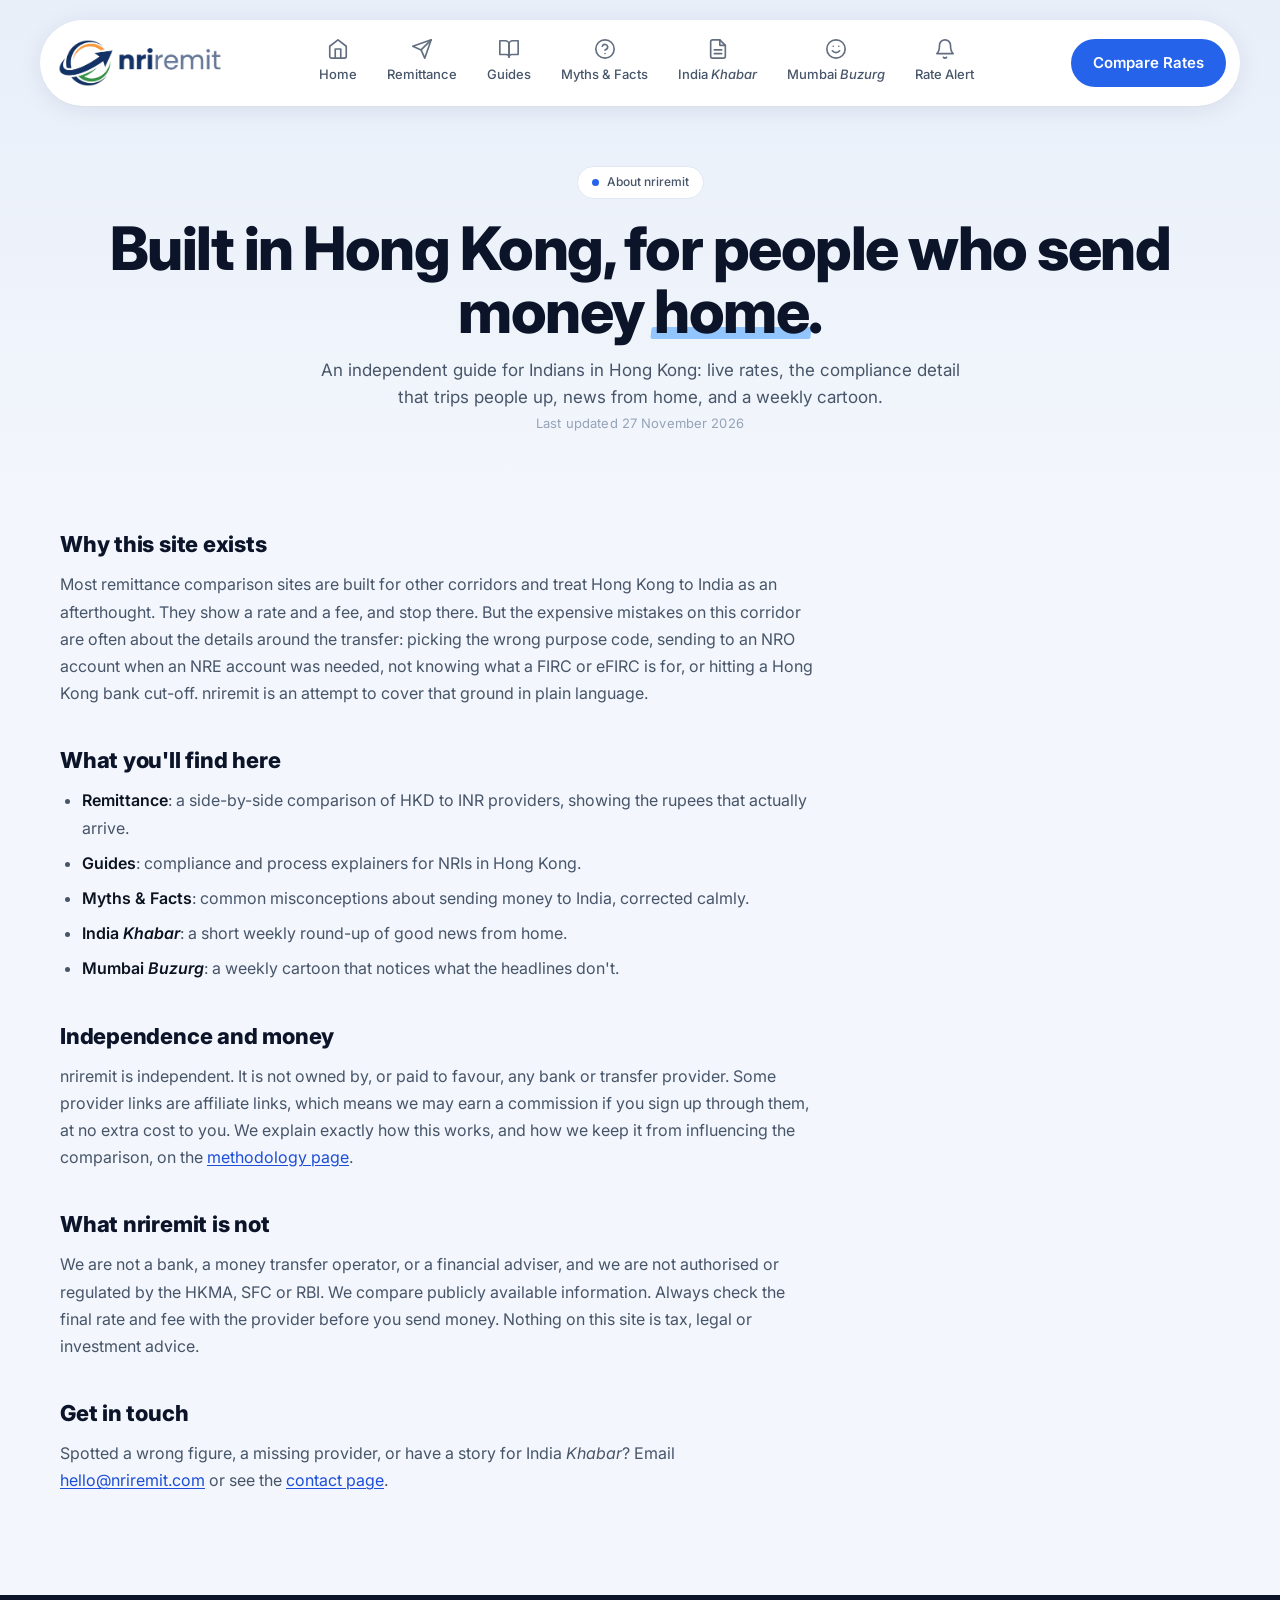
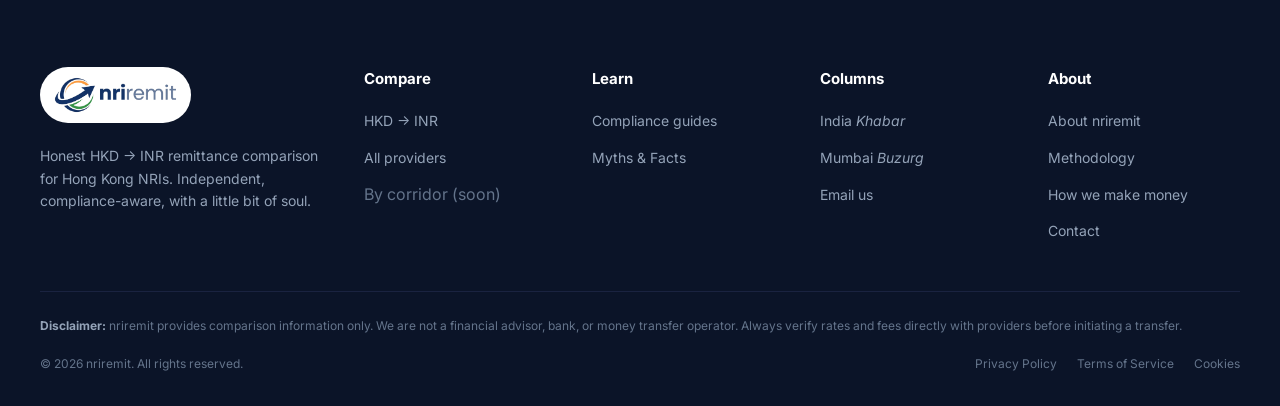
==== commit 1b015889: "Add 'Last updated' date to every page Signals content freshness, which Google's Helpful Content syst" ====
--- a/about.html
+++ b/about.html
@@ -39,6 +39,7 @@
   <div class="eyebrow">About nriremit</div>
   <h1>Built in Hong Kong, for people who send money <span class="accent">home</span>.</h1>
   <p class="sub">An independent guide for Indians in Hong Kong: live rates, the compliance detail that trips people up, news from home, and a weekly cartoon.</p>
+  <p class="updated">Last updated 27 November 2026</p>
 </div>
 
 <div class="legal">
@@ -72,7 +73,7 @@
       <div class="footer-logo"><img src="assets/logo.png" alt="nriremit"></div>
       <p>Honest HKD → INR remittance comparison for Hong Kong NRIs. Independent, compliance-aware, with a little bit of soul.</p>
     </div>
-    <div><h5>Compare</h5><ul><li><a href="remittance.html">HKD → INR</a></li><li><a href="remittance.html">All providers</a></li></ul></div>
+    <div><h5>Compare</h5><ul><li><a href="remittance.html">HKD → INR</a></li><li><a href="remittance.html">All providers</a></li><li><span style="color:#64748b">By corridor (soon)</span></li></ul></div>
     <div><h5>Learn</h5><ul><li><a href="guides.html">Compliance guides</a></li><li><a href="myths.html">Myths &amp; Facts</a></li></ul></div>
     <div><h5>Columns</h5><ul><li><a href="india-beat.html">India <em class="slant">Khabar</em></a></li><li><a href="mumbai-buzurg.html">Mumbai <em class="slant">Buzurg</em></a></li><li><a href="mailto:hello@nriremit.com">Email us</a></li></ul></div>
     <div><h5>About</h5><ul><li><a href="about.html">About nriremit</a></li><li><a href="methodology.html">Methodology</a></li><li><a href="methodology.html#money">How we make money</a></li><li><a href="contact.html">Contact</a></li></ul></div>
--- a/assets/site.css
+++ b/assets/site.css
@@ -649,6 +649,7 @@
 .legal strong { color: var(--ink); font-weight: 600; }
 .legal a { color: var(--brand-strong); text-decoration: underline; text-underline-offset: 2px; }
 .legal .updated { font-size: 13px; color: var(--ink-faint); margin: 0 0 4px; }
+.updated { font-size: 13px; color: var(--ink-faint); margin: 2px 0 10px; letter-spacing: 0.01em; }
 .legal .formula { background: var(--surface); border: 1px solid var(--line); border-radius: var(--radius-sm); padding: 14px 18px; font-weight: 600; color: var(--dark); font-size: 15px; }
 .news-title a:hover { text-decoration: underline; text-underline-offset: 3px; }
 .news-footer a.arrow { color: inherit; text-decoration: none; }
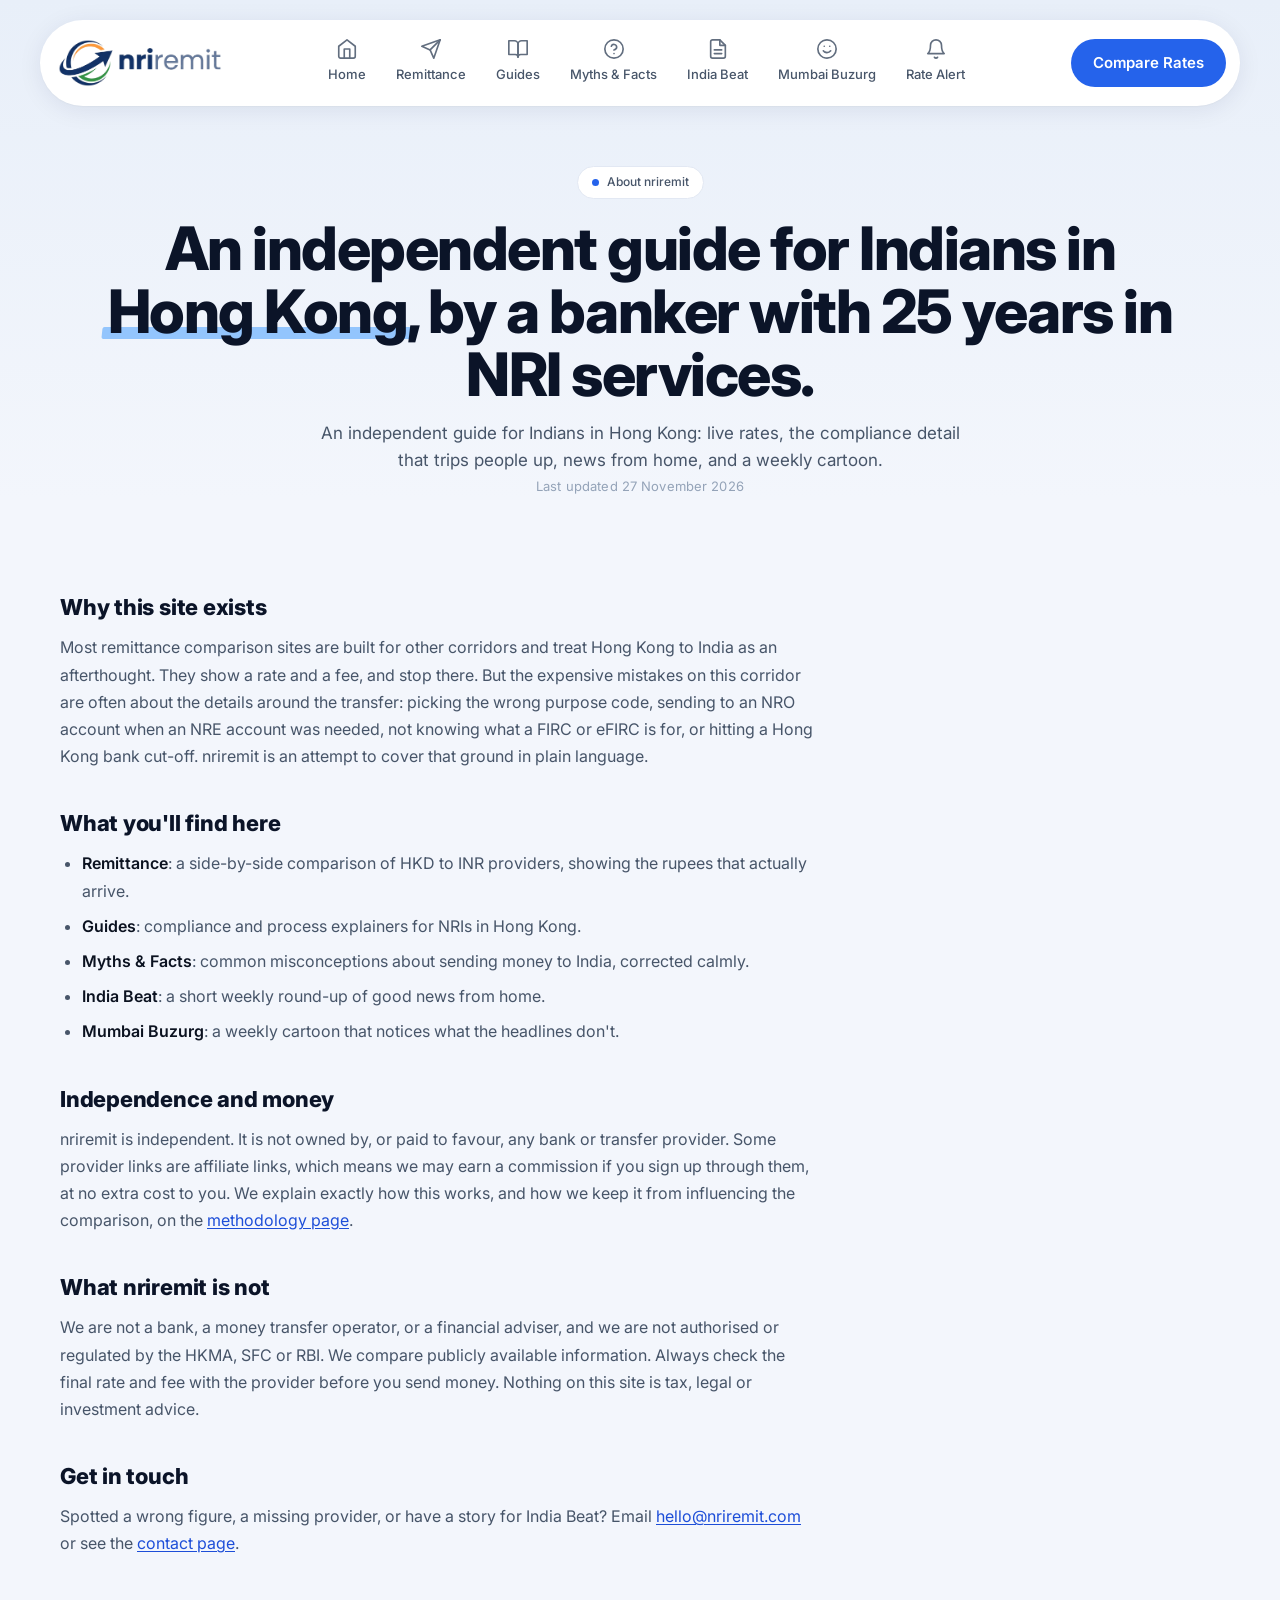
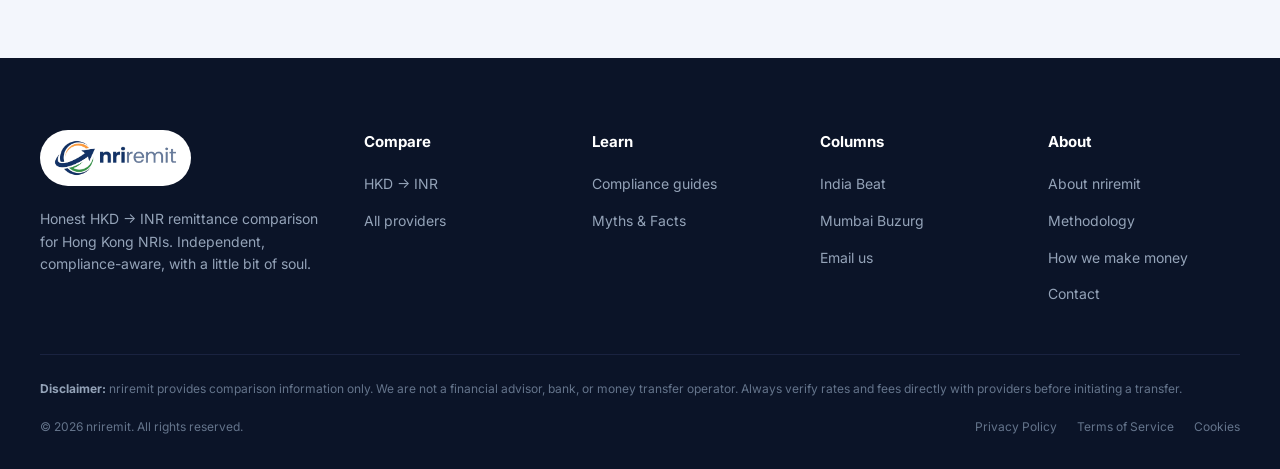
==== commit 5779f93a: "Hero copy, About headline, trust strip under the hero Hero now reads 'The one-stop money-transfer gu" ====
--- a/about.html
+++ b/about.html
@@ -25,8 +25,8 @@
       <a href="remittance.html"><svg class="ni" viewBox="0 0 24 24" width="22" height="22" fill="none" stroke="currentColor" stroke-width="1.8" stroke-linecap="round" stroke-linejoin="round" aria-hidden="true"><line x1="22" y1="2" x2="11" y2="13"/><polygon points="22 2 15 22 11 13 2 9 22 2"/></svg><span>Remittance</span></a>
       <a href="guides.html"><svg class="ni" viewBox="0 0 24 24" width="22" height="22" fill="none" stroke="currentColor" stroke-width="1.8" stroke-linecap="round" stroke-linejoin="round" aria-hidden="true"><path d="M2 3h6a4 4 0 0 1 4 4v14a3 3 0 0 0-3-3H2z"/><path d="M22 3h-6a4 4 0 0 0-4 4v14a3 3 0 0 1 3-3h7z"/></svg><span>Guides</span></a>
       <a href="myths.html"><svg class="ni" viewBox="0 0 24 24" width="22" height="22" fill="none" stroke="currentColor" stroke-width="1.8" stroke-linecap="round" stroke-linejoin="round" aria-hidden="true"><circle cx="12" cy="12" r="10"/><path d="M9.09 9a3 3 0 0 1 5.83 1c0 2-3 3-3 3"/><line x1="12" y1="17" x2="12.01" y2="17"/></svg><span>Myths &amp; Facts</span></a>
-      <a href="india-beat.html"><svg class="ni" viewBox="0 0 24 24" width="22" height="22" fill="none" stroke="currentColor" stroke-width="1.8" stroke-linecap="round" stroke-linejoin="round" aria-hidden="true"><path d="M14 2H6a2 2 0 0 0-2 2v16a2 2 0 0 0 2 2h12a2 2 0 0 0 2-2V8z"/><polyline points="14 2 14 8 20 8"/><line x1="16" y1="13" x2="8" y2="13"/><line x1="16" y1="17" x2="8" y2="17"/></svg><span>India <em class="slant">Khabar</em></span></a>
-      <a href="mumbai-buzurg.html"><svg class="ni" viewBox="0 0 24 24" width="22" height="22" fill="none" stroke="currentColor" stroke-width="1.8" stroke-linecap="round" stroke-linejoin="round" aria-hidden="true"><circle cx="12" cy="12" r="10"/><path d="M8 14s1.5 2 4 2 4-2 4-2"/><line x1="9" y1="9" x2="9.01" y2="9"/><line x1="15" y1="9" x2="15.01" y2="9"/></svg><span>Mumbai <em class="slant">Buzurg</em></span></a>
+      <a href="india-beat.html"><svg class="ni" viewBox="0 0 24 24" width="22" height="22" fill="none" stroke="currentColor" stroke-width="1.8" stroke-linecap="round" stroke-linejoin="round" aria-hidden="true"><path d="M14 2H6a2 2 0 0 0-2 2v16a2 2 0 0 0 2 2h12a2 2 0 0 0 2-2V8z"/><polyline points="14 2 14 8 20 8"/><line x1="16" y1="13" x2="8" y2="13"/><line x1="16" y1="17" x2="8" y2="17"/></svg><span>India Beat</span></a>
+      <a href="mumbai-buzurg.html"><svg class="ni" viewBox="0 0 24 24" width="22" height="22" fill="none" stroke="currentColor" stroke-width="1.8" stroke-linecap="round" stroke-linejoin="round" aria-hidden="true"><circle cx="12" cy="12" r="10"/><path d="M8 14s1.5 2 4 2 4-2 4-2"/><line x1="9" y1="9" x2="9.01" y2="9"/><line x1="15" y1="9" x2="15.01" y2="9"/></svg><span>Mumbai Buzurg</span></a>
     <a href="alerts.html"><svg class="ni" viewBox="0 0 24 24" width="22" height="22" fill="none" stroke="currentColor" stroke-width="1.8" stroke-linecap="round" stroke-linejoin="round" aria-hidden="true"><path d="M18 8a6 6 0 0 0-12 0c0 7-3 9-3 9h18s-3-2-3-9"/><path d="M13.7 21a2 2 0 0 1-3.4 0"/></svg><span>Rate Alert</span></a>
     </div>
     <a href="remittance.html" class="cta-pill">Compare Rates</a>
@@ -37,7 +37,7 @@
 
 <div class="page-head">
   <div class="eyebrow">About nriremit</div>
-  <h1>Built in Hong Kong, for people who send money <span class="accent">home</span>.</h1>
+  <h1>An independent guide for Indians in <span class="accent">Hong Kong</span>, by a banker with 25 years in NRI services.</h1>
   <p class="sub">An independent guide for Indians in Hong Kong: live rates, the compliance detail that trips people up, news from home, and a weekly cartoon.</p>
   <p class="updated">Last updated 27 November 2026</p>
 </div>
@@ -51,8 +51,8 @@
     <li><strong>Remittance</strong>: a side-by-side comparison of HKD to INR providers, showing the rupees that actually arrive.</li>
     <li><strong>Guides</strong>: compliance and process explainers for NRIs in Hong Kong.</li>
     <li><strong>Myths &amp; Facts</strong>: common misconceptions about sending money to India, corrected calmly.</li>
-    <li><strong>India <em class="slant">Khabar</em></strong>: a short weekly round-up of good news from home.</li>
-    <li><strong>Mumbai <em class="slant">Buzurg</em></strong>: a weekly cartoon that notices what the headlines don't.</li>
+    <li><strong>India Beat</strong>: a short weekly round-up of good news from home.</li>
+    <li><strong>Mumbai Buzurg</strong>: a weekly cartoon that notices what the headlines don't.</li>
   </ul>
 
   <h2>Independence and money</h2>
@@ -62,7 +62,7 @@
   <p>We are not a bank, a money transfer operator, or a financial adviser, and we are not authorised or regulated by the HKMA, SFC or RBI. We compare publicly available information. Always check the final rate and fee with the provider before you send money. Nothing on this site is tax, legal or investment advice.</p>
 
   <h2>Get in touch</h2>
-  <p>Spotted a wrong figure, a missing provider, or have a story for India <em class="slant">Khabar</em>? Email <a href="mailto:hello@nriremit.com">hello@nriremit.com</a> or see the <a href="contact.html">contact page</a>.</p>
+  <p>Spotted a wrong figure, a missing provider, or have a story for India Beat? Email <a href="mailto:hello@nriremit.com">hello@nriremit.com</a> or see the <a href="contact.html">contact page</a>.</p>
 </div>
 
 </div>
@@ -73,9 +73,9 @@
       <div class="footer-logo"><img src="assets/logo.png" alt="nriremit"></div>
       <p>Honest HKD → INR remittance comparison for Hong Kong NRIs. Independent, compliance-aware, with a little bit of soul.</p>
     </div>
-    <div><h5>Compare</h5><ul><li><a href="remittance.html">HKD → INR</a></li><li><a href="remittance.html">All providers</a></li><li><span style="color:#64748b">By corridor (soon)</span></li></ul></div>
+    <div><h5>Compare</h5><ul><li><a href="remittance.html">HKD → INR</a></li><li><a href="remittance.html">All providers</a></li></ul></div>
     <div><h5>Learn</h5><ul><li><a href="guides.html">Compliance guides</a></li><li><a href="myths.html">Myths &amp; Facts</a></li></ul></div>
-    <div><h5>Columns</h5><ul><li><a href="india-beat.html">India <em class="slant">Khabar</em></a></li><li><a href="mumbai-buzurg.html">Mumbai <em class="slant">Buzurg</em></a></li><li><a href="mailto:hello@nriremit.com">Email us</a></li></ul></div>
+    <div><h5>Columns</h5><ul><li><a href="india-beat.html">India Beat</a></li><li><a href="mumbai-buzurg.html">Mumbai Buzurg</a></li><li><a href="mailto:hello@nriremit.com">Email us</a></li></ul></div>
     <div><h5>About</h5><ul><li><a href="about.html">About nriremit</a></li><li><a href="methodology.html">Methodology</a></li><li><a href="methodology.html#money">How we make money</a></li><li><a href="contact.html">Contact</a></li></ul></div>
   </div>
   <div class="disclaim"><strong>Disclaimer:</strong> nriremit provides comparison information only. We are not a financial advisor, bank, or money transfer operator. Always verify rates and fees directly with providers before initiating a transfer.</div>
--- a/assets/site.css
+++ b/assets/site.css
@@ -344,6 +344,13 @@
 .provider-card { background: var(--surface); border-radius: var(--radius); padding: 22px; box-shadow: 0 2px 12px rgba(15,30,80,0.05); transition: box-shadow .15s; position: relative; }
 .provider-card:hover { box-shadow: 0 6px 24px rgba(15,30,80,0.08); }
 .provider-card.best { border: 2px solid var(--brand); padding: 20px; }
+.status-legend { font-size: 13px; color: var(--ink-soft); margin: 0 0 16px; line-height: 1.8; }
+/* Provider status pills — visible at the top of each card */
+.status-pill { display: inline-block; font-size: 10px; font-weight: 700; letter-spacing: 0.08em; text-transform: uppercase; padding: 2px 8px; border-radius: var(--radius-pill); margin-left: 6px; vertical-align: middle; white-space: nowrap; }
+.status-pill.live { background: #ecfdf5; color: #047857; border: 1px solid #a7f3d0; }
+.status-pill.checked { background: #eff6ff; color: #1d4ed8; border: 1px solid #bfdbfe; text-transform: none; letter-spacing: 0.01em; font-weight: 600; }
+.status-pill.indicative { background: #fffbeb; color: #b45309; border: 1px solid #fde68a; }
+
 .best-badge {
   position: absolute; top: -11px; left: 20px;
   background: var(--brand); color: #fff;
@@ -722,3 +729,6 @@
 .widget-via { margin: 12px 0 8px; font-size: 14px; font-weight: 600; color: var(--ink); }
 .widget-cta { display: block; text-align: center; margin: 8px 0 12px; }
 .widget-mid { font-size: 12px; color: var(--ink-faint); }
+
+.trust-strip { margin: 18px 0 0; font-size: 13px; color: var(--ink-soft); line-height: 1.6; max-width: 56ch; }
+.trust-strip a { color: var(--brand-dark); font-weight: 600; text-decoration: none; border-bottom: 1px solid currentColor; }
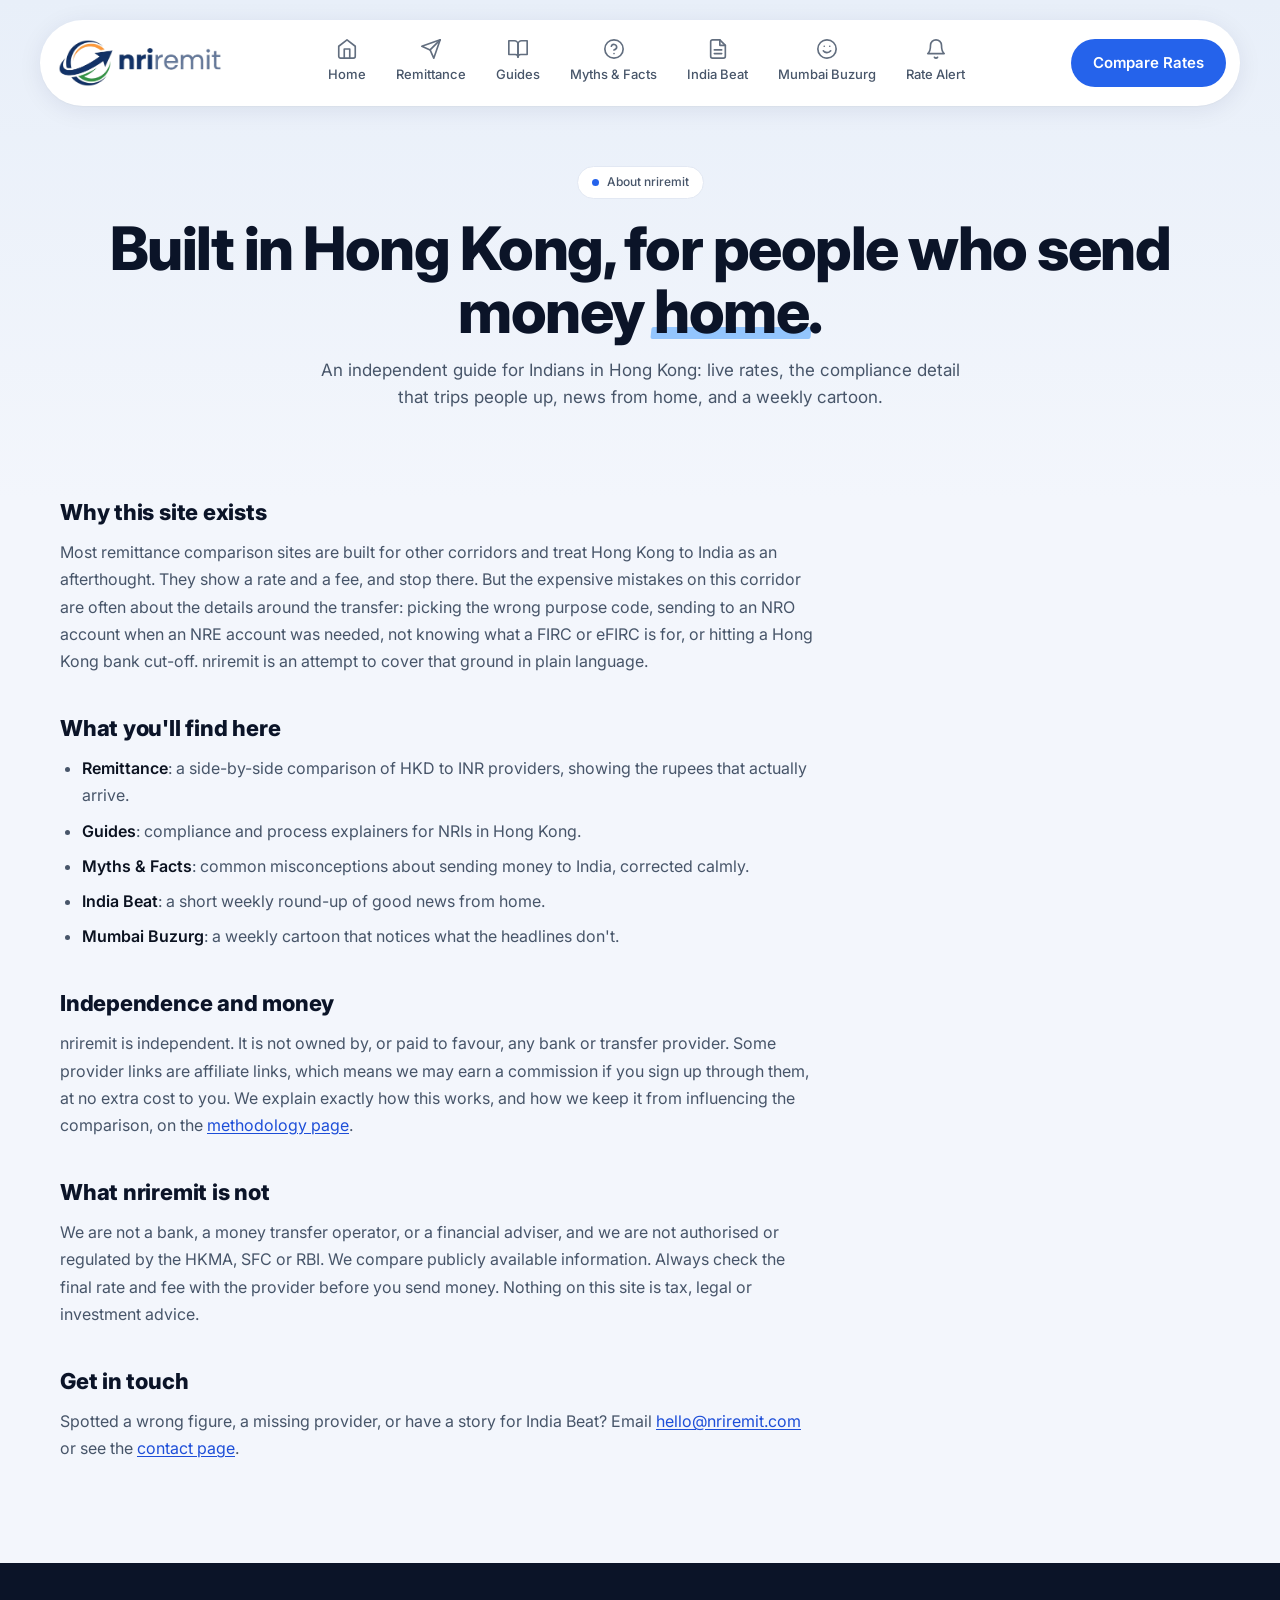
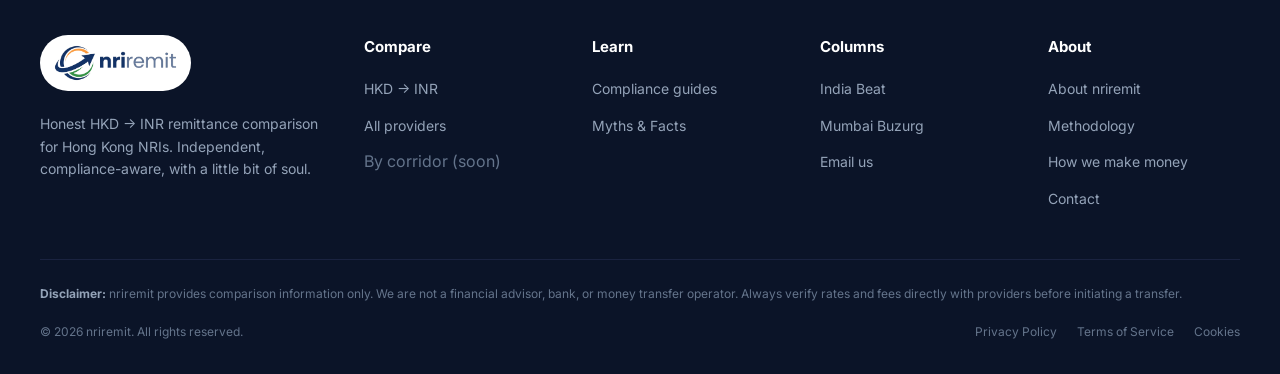
==== commit cc38a61d: "Rename India Khabar to India Beat; remove slant from Mumbai Buzurg Co-Authored-By: Claude Sonnet 5.5" ====
--- a/about.html
+++ b/about.html
@@ -37,9 +37,8 @@
 
 <div class="page-head">
   <div class="eyebrow">About nriremit</div>
-  <h1>An independent guide for Indians in <span class="accent">Hong Kong</span>, by a banker with 25 years in NRI services.</h1>
+  <h1>Built in Hong Kong, for people who send money <span class="accent">home</span>.</h1>
   <p class="sub">An independent guide for Indians in Hong Kong: live rates, the compliance detail that trips people up, news from home, and a weekly cartoon.</p>
-  <p class="updated">Last updated 27 November 2026</p>
 </div>
 
 <div class="legal">
@@ -73,7 +72,7 @@
       <div class="footer-logo"><img src="assets/logo.png" alt="nriremit"></div>
       <p>Honest HKD → INR remittance comparison for Hong Kong NRIs. Independent, compliance-aware, with a little bit of soul.</p>
     </div>
-    <div><h5>Compare</h5><ul><li><a href="remittance.html">HKD → INR</a></li><li><a href="remittance.html">All providers</a></li></ul></div>
+    <div><h5>Compare</h5><ul><li><a href="remittance.html">HKD → INR</a></li><li><a href="remittance.html">All providers</a></li><li><span style="color:#64748b">By corridor (soon)</span></li></ul></div>
     <div><h5>Learn</h5><ul><li><a href="guides.html">Compliance guides</a></li><li><a href="myths.html">Myths &amp; Facts</a></li></ul></div>
     <div><h5>Columns</h5><ul><li><a href="india-beat.html">India Beat</a></li><li><a href="mumbai-buzurg.html">Mumbai Buzurg</a></li><li><a href="mailto:hello@nriremit.com">Email us</a></li></ul></div>
     <div><h5>About</h5><ul><li><a href="about.html">About nriremit</a></li><li><a href="methodology.html">Methodology</a></li><li><a href="methodology.html#money">How we make money</a></li><li><a href="contact.html">Contact</a></li></ul></div>
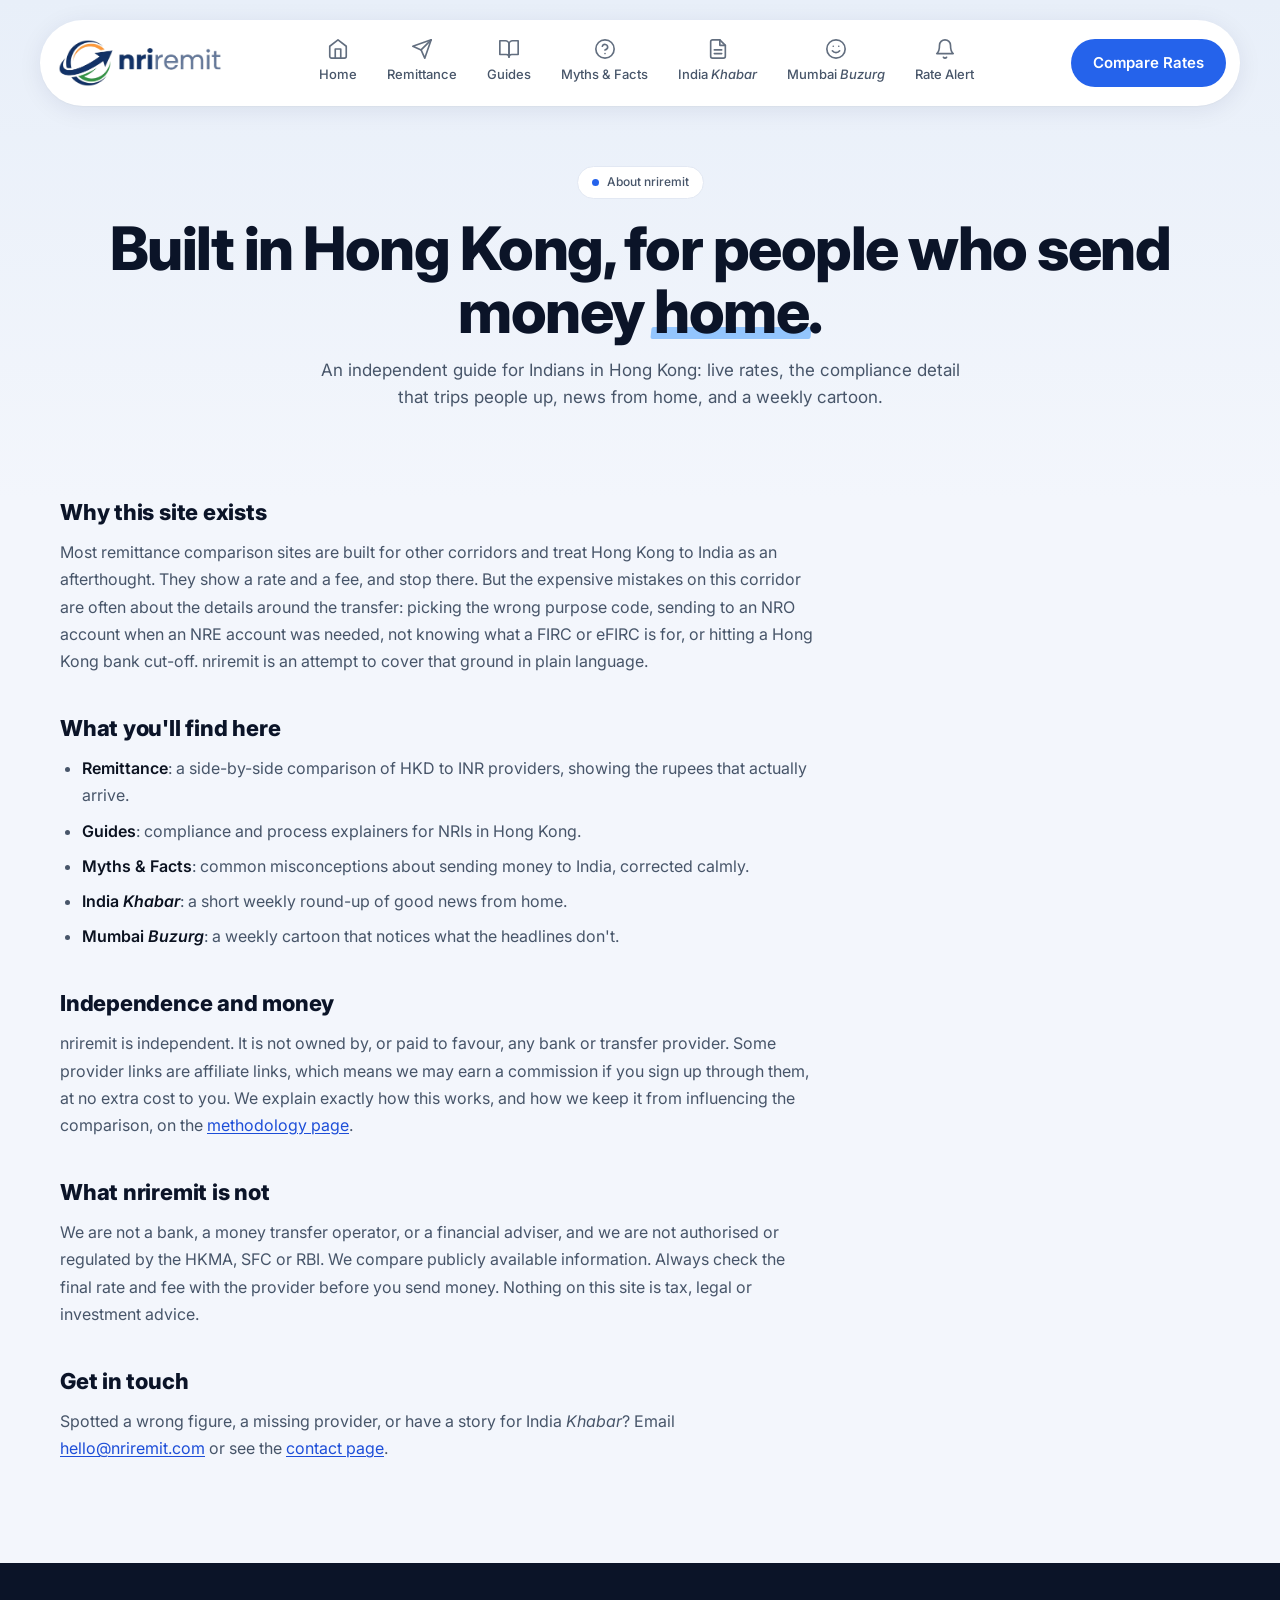
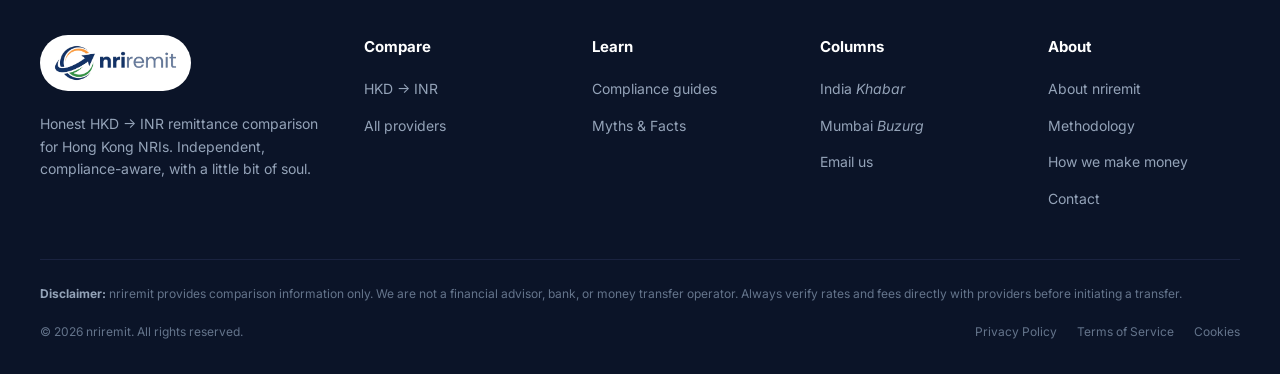
==== commit b5e28683: "Drop 'By corridor (soon)' footer link — don't advertise unfinished features (#34) Claude-Session: ht" ====
--- a/about.html
+++ b/about.html
@@ -25,8 +25,8 @@
       <a href="remittance.html"><svg class="ni" viewBox="0 0 24 24" width="22" height="22" fill="none" stroke="currentColor" stroke-width="1.8" stroke-linecap="round" stroke-linejoin="round" aria-hidden="true"><line x1="22" y1="2" x2="11" y2="13"/><polygon points="22 2 15 22 11 13 2 9 22 2"/></svg><span>Remittance</span></a>
       <a href="guides.html"><svg class="ni" viewBox="0 0 24 24" width="22" height="22" fill="none" stroke="currentColor" stroke-width="1.8" stroke-linecap="round" stroke-linejoin="round" aria-hidden="true"><path d="M2 3h6a4 4 0 0 1 4 4v14a3 3 0 0 0-3-3H2z"/><path d="M22 3h-6a4 4 0 0 0-4 4v14a3 3 0 0 1 3-3h7z"/></svg><span>Guides</span></a>
       <a href="myths.html"><svg class="ni" viewBox="0 0 24 24" width="22" height="22" fill="none" stroke="currentColor" stroke-width="1.8" stroke-linecap="round" stroke-linejoin="round" aria-hidden="true"><circle cx="12" cy="12" r="10"/><path d="M9.09 9a3 3 0 0 1 5.83 1c0 2-3 3-3 3"/><line x1="12" y1="17" x2="12.01" y2="17"/></svg><span>Myths &amp; Facts</span></a>
-      <a href="india-beat.html"><svg class="ni" viewBox="0 0 24 24" width="22" height="22" fill="none" stroke="currentColor" stroke-width="1.8" stroke-linecap="round" stroke-linejoin="round" aria-hidden="true"><path d="M14 2H6a2 2 0 0 0-2 2v16a2 2 0 0 0 2 2h12a2 2 0 0 0 2-2V8z"/><polyline points="14 2 14 8 20 8"/><line x1="16" y1="13" x2="8" y2="13"/><line x1="16" y1="17" x2="8" y2="17"/></svg><span>India Beat</span></a>
-      <a href="mumbai-buzurg.html"><svg class="ni" viewBox="0 0 24 24" width="22" height="22" fill="none" stroke="currentColor" stroke-width="1.8" stroke-linecap="round" stroke-linejoin="round" aria-hidden="true"><circle cx="12" cy="12" r="10"/><path d="M8 14s1.5 2 4 2 4-2 4-2"/><line x1="9" y1="9" x2="9.01" y2="9"/><line x1="15" y1="9" x2="15.01" y2="9"/></svg><span>Mumbai Buzurg</span></a>
+      <a href="india-beat.html"><svg class="ni" viewBox="0 0 24 24" width="22" height="22" fill="none" stroke="currentColor" stroke-width="1.8" stroke-linecap="round" stroke-linejoin="round" aria-hidden="true"><path d="M14 2H6a2 2 0 0 0-2 2v16a2 2 0 0 0 2 2h12a2 2 0 0 0 2-2V8z"/><polyline points="14 2 14 8 20 8"/><line x1="16" y1="13" x2="8" y2="13"/><line x1="16" y1="17" x2="8" y2="17"/></svg><span>India <em class="slant">Khabar</em></span></a>
+      <a href="mumbai-buzurg.html"><svg class="ni" viewBox="0 0 24 24" width="22" height="22" fill="none" stroke="currentColor" stroke-width="1.8" stroke-linecap="round" stroke-linejoin="round" aria-hidden="true"><circle cx="12" cy="12" r="10"/><path d="M8 14s1.5 2 4 2 4-2 4-2"/><line x1="9" y1="9" x2="9.01" y2="9"/><line x1="15" y1="9" x2="15.01" y2="9"/></svg><span>Mumbai <em class="slant">Buzurg</em></span></a>
     <a href="alerts.html"><svg class="ni" viewBox="0 0 24 24" width="22" height="22" fill="none" stroke="currentColor" stroke-width="1.8" stroke-linecap="round" stroke-linejoin="round" aria-hidden="true"><path d="M18 8a6 6 0 0 0-12 0c0 7-3 9-3 9h18s-3-2-3-9"/><path d="M13.7 21a2 2 0 0 1-3.4 0"/></svg><span>Rate Alert</span></a>
     </div>
     <a href="remittance.html" class="cta-pill">Compare Rates</a>
@@ -50,8 +50,8 @@
     <li><strong>Remittance</strong>: a side-by-side comparison of HKD to INR providers, showing the rupees that actually arrive.</li>
     <li><strong>Guides</strong>: compliance and process explainers for NRIs in Hong Kong.</li>
     <li><strong>Myths &amp; Facts</strong>: common misconceptions about sending money to India, corrected calmly.</li>
-    <li><strong>India Beat</strong>: a short weekly round-up of good news from home.</li>
-    <li><strong>Mumbai Buzurg</strong>: a weekly cartoon that notices what the headlines don't.</li>
+    <li><strong>India <em class="slant">Khabar</em></strong>: a short weekly round-up of good news from home.</li>
+    <li><strong>Mumbai <em class="slant">Buzurg</em></strong>: a weekly cartoon that notices what the headlines don't.</li>
   </ul>
 
   <h2>Independence and money</h2>
@@ -61,7 +61,7 @@
   <p>We are not a bank, a money transfer operator, or a financial adviser, and we are not authorised or regulated by the HKMA, SFC or RBI. We compare publicly available information. Always check the final rate and fee with the provider before you send money. Nothing on this site is tax, legal or investment advice.</p>
 
   <h2>Get in touch</h2>
-  <p>Spotted a wrong figure, a missing provider, or have a story for India Beat? Email <a href="mailto:hello@nriremit.com">hello@nriremit.com</a> or see the <a href="contact.html">contact page</a>.</p>
+  <p>Spotted a wrong figure, a missing provider, or have a story for India <em class="slant">Khabar</em>? Email <a href="mailto:hello@nriremit.com">hello@nriremit.com</a> or see the <a href="contact.html">contact page</a>.</p>
 </div>
 
 </div>
@@ -72,9 +72,9 @@
       <div class="footer-logo"><img src="assets/logo.png" alt="nriremit"></div>
       <p>Honest HKD → INR remittance comparison for Hong Kong NRIs. Independent, compliance-aware, with a little bit of soul.</p>
     </div>
-    <div><h5>Compare</h5><ul><li><a href="remittance.html">HKD → INR</a></li><li><a href="remittance.html">All providers</a></li><li><span style="color:#64748b">By corridor (soon)</span></li></ul></div>
+    <div><h5>Compare</h5><ul><li><a href="remittance.html">HKD → INR</a></li><li><a href="remittance.html">All providers</a></li></ul></div>
     <div><h5>Learn</h5><ul><li><a href="guides.html">Compliance guides</a></li><li><a href="myths.html">Myths &amp; Facts</a></li></ul></div>
-    <div><h5>Columns</h5><ul><li><a href="india-beat.html">India Beat</a></li><li><a href="mumbai-buzurg.html">Mumbai Buzurg</a></li><li><a href="mailto:hello@nriremit.com">Email us</a></li></ul></div>
+    <div><h5>Columns</h5><ul><li><a href="india-beat.html">India <em class="slant">Khabar</em></a></li><li><a href="mumbai-buzurg.html">Mumbai <em class="slant">Buzurg</em></a></li><li><a href="mailto:hello@nriremit.com">Email us</a></li></ul></div>
     <div><h5>About</h5><ul><li><a href="about.html">About nriremit</a></li><li><a href="methodology.html">Methodology</a></li><li><a href="methodology.html#money">How we make money</a></li><li><a href="contact.html">Contact</a></li></ul></div>
   </div>
   <div class="disclaim"><strong>Disclaimer:</strong> nriremit provides comparison information only. We are not a financial advisor, bank, or money transfer operator. Always verify rates and fees directly with providers before initiating a transfer.</div>
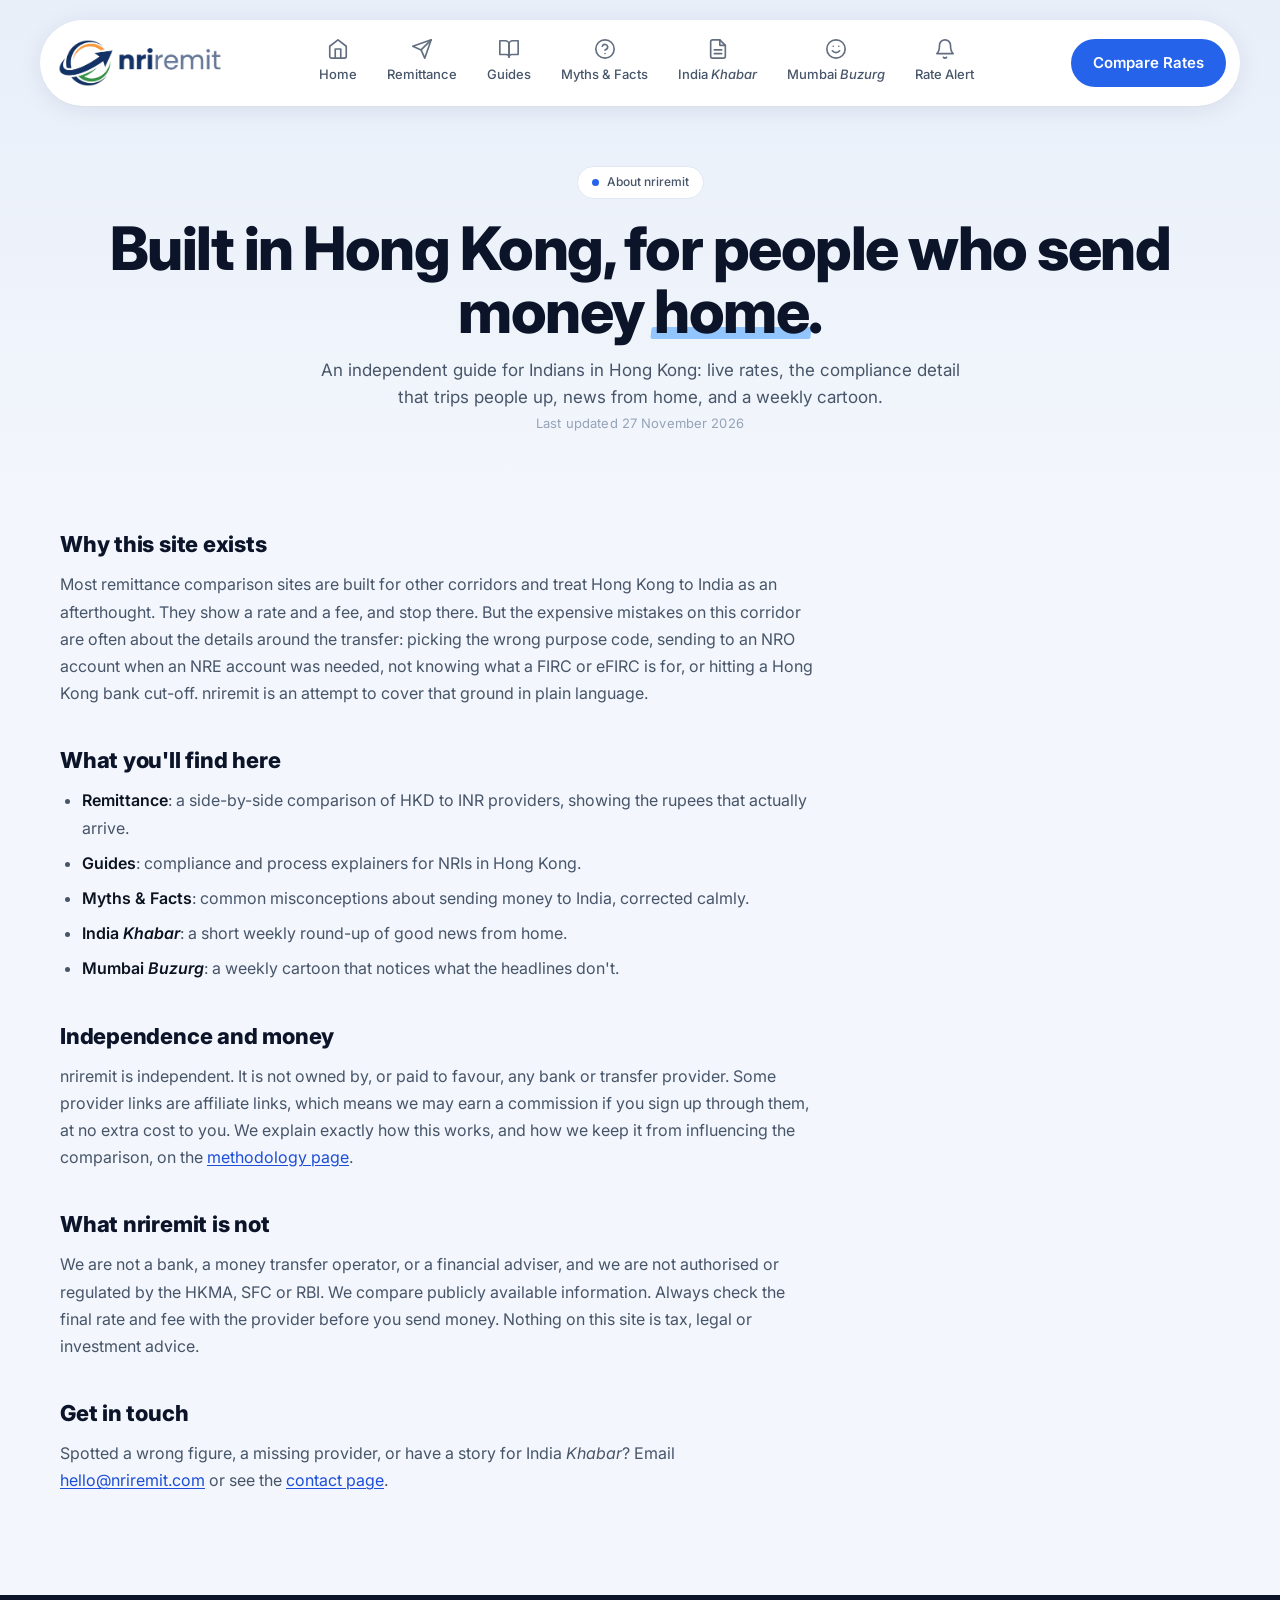
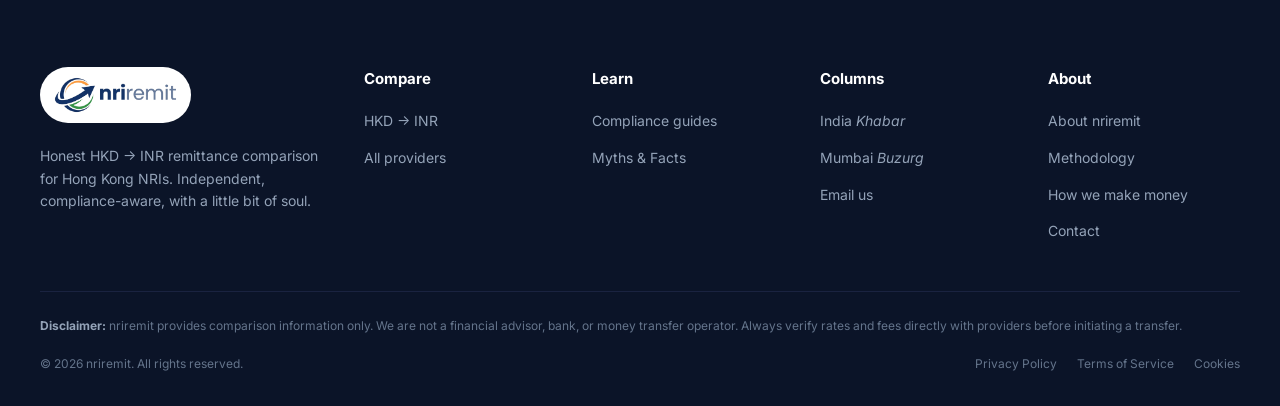
==== commit 2b332609: "Add 'Last updated' date to every page (#35) Signals content freshness, which Google's Helpful Conten" ====
--- a/about.html
+++ b/about.html
@@ -39,6 +39,7 @@
   <div class="eyebrow">About nriremit</div>
   <h1>Built in Hong Kong, for people who send money <span class="accent">home</span>.</h1>
   <p class="sub">An independent guide for Indians in Hong Kong: live rates, the compliance detail that trips people up, news from home, and a weekly cartoon.</p>
+  <p class="updated">Last updated 27 November 2026</p>
 </div>
 
 <div class="legal">
--- a/assets/site.css
+++ b/assets/site.css
@@ -344,13 +344,6 @@
 .provider-card { background: var(--surface); border-radius: var(--radius); padding: 22px; box-shadow: 0 2px 12px rgba(15,30,80,0.05); transition: box-shadow .15s; position: relative; }
 .provider-card:hover { box-shadow: 0 6px 24px rgba(15,30,80,0.08); }
 .provider-card.best { border: 2px solid var(--brand); padding: 20px; }
-.status-legend { font-size: 13px; color: var(--ink-soft); margin: 0 0 16px; line-height: 1.8; }
-/* Provider status pills — visible at the top of each card */
-.status-pill { display: inline-block; font-size: 10px; font-weight: 700; letter-spacing: 0.08em; text-transform: uppercase; padding: 2px 8px; border-radius: var(--radius-pill); margin-left: 6px; vertical-align: middle; white-space: nowrap; }
-.status-pill.live { background: #ecfdf5; color: #047857; border: 1px solid #a7f3d0; }
-.status-pill.checked { background: #eff6ff; color: #1d4ed8; border: 1px solid #bfdbfe; text-transform: none; letter-spacing: 0.01em; font-weight: 600; }
-.status-pill.indicative { background: #fffbeb; color: #b45309; border: 1px solid #fde68a; }
-
 .best-badge {
   position: absolute; top: -11px; left: 20px;
   background: var(--brand); color: #fff;
@@ -729,6 +722,3 @@
 .widget-via { margin: 12px 0 8px; font-size: 14px; font-weight: 600; color: var(--ink); }
 .widget-cta { display: block; text-align: center; margin: 8px 0 12px; }
 .widget-mid { font-size: 12px; color: var(--ink-faint); }
-
-.trust-strip { margin: 18px 0 0; font-size: 13px; color: var(--ink-soft); line-height: 1.6; max-width: 56ch; }
-.trust-strip a { color: var(--brand-dark); font-weight: 600; text-decoration: none; border-bottom: 1px solid currentColor; }
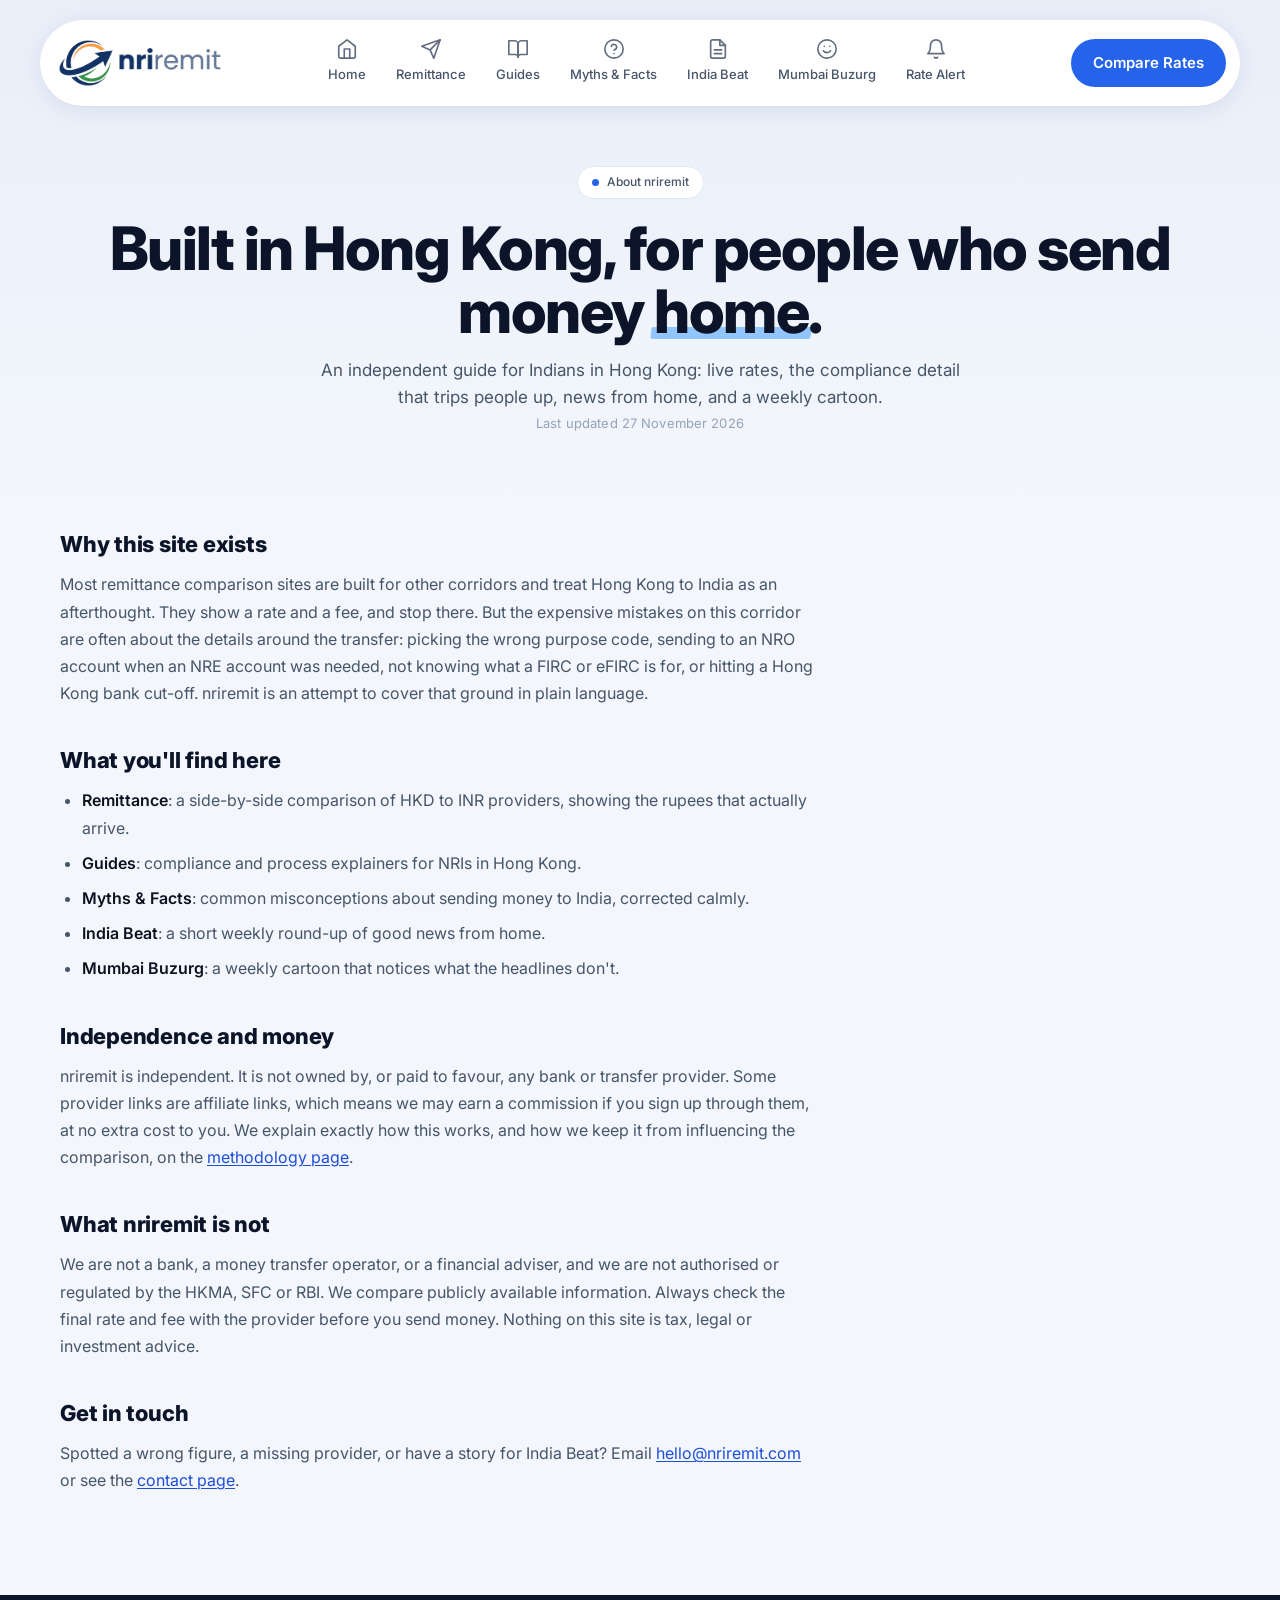
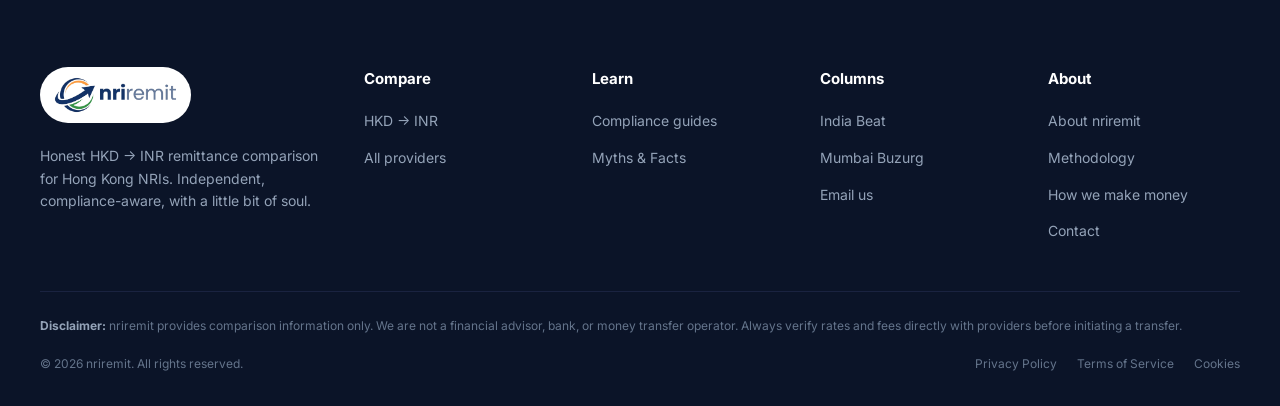
==== commit 7e62666f: "Rename India Khabar to India Beat; remove slant from Mumbai Buzurg (#38) Claude-Session: https://cla" ====
--- a/about.html
+++ b/about.html
@@ -25,8 +25,8 @@
       <a href="remittance.html"><svg class="ni" viewBox="0 0 24 24" width="22" height="22" fill="none" stroke="currentColor" stroke-width="1.8" stroke-linecap="round" stroke-linejoin="round" aria-hidden="true"><line x1="22" y1="2" x2="11" y2="13"/><polygon points="22 2 15 22 11 13 2 9 22 2"/></svg><span>Remittance</span></a>
       <a href="guides.html"><svg class="ni" viewBox="0 0 24 24" width="22" height="22" fill="none" stroke="currentColor" stroke-width="1.8" stroke-linecap="round" stroke-linejoin="round" aria-hidden="true"><path d="M2 3h6a4 4 0 0 1 4 4v14a3 3 0 0 0-3-3H2z"/><path d="M22 3h-6a4 4 0 0 0-4 4v14a3 3 0 0 1 3-3h7z"/></svg><span>Guides</span></a>
       <a href="myths.html"><svg class="ni" viewBox="0 0 24 24" width="22" height="22" fill="none" stroke="currentColor" stroke-width="1.8" stroke-linecap="round" stroke-linejoin="round" aria-hidden="true"><circle cx="12" cy="12" r="10"/><path d="M9.09 9a3 3 0 0 1 5.83 1c0 2-3 3-3 3"/><line x1="12" y1="17" x2="12.01" y2="17"/></svg><span>Myths &amp; Facts</span></a>
-      <a href="india-beat.html"><svg class="ni" viewBox="0 0 24 24" width="22" height="22" fill="none" stroke="currentColor" stroke-width="1.8" stroke-linecap="round" stroke-linejoin="round" aria-hidden="true"><path d="M14 2H6a2 2 0 0 0-2 2v16a2 2 0 0 0 2 2h12a2 2 0 0 0 2-2V8z"/><polyline points="14 2 14 8 20 8"/><line x1="16" y1="13" x2="8" y2="13"/><line x1="16" y1="17" x2="8" y2="17"/></svg><span>India <em class="slant">Khabar</em></span></a>
-      <a href="mumbai-buzurg.html"><svg class="ni" viewBox="0 0 24 24" width="22" height="22" fill="none" stroke="currentColor" stroke-width="1.8" stroke-linecap="round" stroke-linejoin="round" aria-hidden="true"><circle cx="12" cy="12" r="10"/><path d="M8 14s1.5 2 4 2 4-2 4-2"/><line x1="9" y1="9" x2="9.01" y2="9"/><line x1="15" y1="9" x2="15.01" y2="9"/></svg><span>Mumbai <em class="slant">Buzurg</em></span></a>
+      <a href="india-beat.html"><svg class="ni" viewBox="0 0 24 24" width="22" height="22" fill="none" stroke="currentColor" stroke-width="1.8" stroke-linecap="round" stroke-linejoin="round" aria-hidden="true"><path d="M14 2H6a2 2 0 0 0-2 2v16a2 2 0 0 0 2 2h12a2 2 0 0 0 2-2V8z"/><polyline points="14 2 14 8 20 8"/><line x1="16" y1="13" x2="8" y2="13"/><line x1="16" y1="17" x2="8" y2="17"/></svg><span>India Beat</span></a>
+      <a href="mumbai-buzurg.html"><svg class="ni" viewBox="0 0 24 24" width="22" height="22" fill="none" stroke="currentColor" stroke-width="1.8" stroke-linecap="round" stroke-linejoin="round" aria-hidden="true"><circle cx="12" cy="12" r="10"/><path d="M8 14s1.5 2 4 2 4-2 4-2"/><line x1="9" y1="9" x2="9.01" y2="9"/><line x1="15" y1="9" x2="15.01" y2="9"/></svg><span>Mumbai Buzurg</span></a>
     <a href="alerts.html"><svg class="ni" viewBox="0 0 24 24" width="22" height="22" fill="none" stroke="currentColor" stroke-width="1.8" stroke-linecap="round" stroke-linejoin="round" aria-hidden="true"><path d="M18 8a6 6 0 0 0-12 0c0 7-3 9-3 9h18s-3-2-3-9"/><path d="M13.7 21a2 2 0 0 1-3.4 0"/></svg><span>Rate Alert</span></a>
     </div>
     <a href="remittance.html" class="cta-pill">Compare Rates</a>
@@ -51,8 +51,8 @@
     <li><strong>Remittance</strong>: a side-by-side comparison of HKD to INR providers, showing the rupees that actually arrive.</li>
     <li><strong>Guides</strong>: compliance and process explainers for NRIs in Hong Kong.</li>
     <li><strong>Myths &amp; Facts</strong>: common misconceptions about sending money to India, corrected calmly.</li>
-    <li><strong>India <em class="slant">Khabar</em></strong>: a short weekly round-up of good news from home.</li>
-    <li><strong>Mumbai <em class="slant">Buzurg</em></strong>: a weekly cartoon that notices what the headlines don't.</li>
+    <li><strong>India Beat</strong>: a short weekly round-up of good news from home.</li>
+    <li><strong>Mumbai Buzurg</strong>: a weekly cartoon that notices what the headlines don't.</li>
   </ul>
 
   <h2>Independence and money</h2>
@@ -62,7 +62,7 @@
   <p>We are not a bank, a money transfer operator, or a financial adviser, and we are not authorised or regulated by the HKMA, SFC or RBI. We compare publicly available information. Always check the final rate and fee with the provider before you send money. Nothing on this site is tax, legal or investment advice.</p>
 
   <h2>Get in touch</h2>
-  <p>Spotted a wrong figure, a missing provider, or have a story for India <em class="slant">Khabar</em>? Email <a href="mailto:hello@nriremit.com">hello@nriremit.com</a> or see the <a href="contact.html">contact page</a>.</p>
+  <p>Spotted a wrong figure, a missing provider, or have a story for India Beat? Email <a href="mailto:hello@nriremit.com">hello@nriremit.com</a> or see the <a href="contact.html">contact page</a>.</p>
 </div>
 
 </div>
@@ -75,7 +75,7 @@
     </div>
     <div><h5>Compare</h5><ul><li><a href="remittance.html">HKD → INR</a></li><li><a href="remittance.html">All providers</a></li></ul></div>
     <div><h5>Learn</h5><ul><li><a href="guides.html">Compliance guides</a></li><li><a href="myths.html">Myths &amp; Facts</a></li></ul></div>
-    <div><h5>Columns</h5><ul><li><a href="india-beat.html">India <em class="slant">Khabar</em></a></li><li><a href="mumbai-buzurg.html">Mumbai <em class="slant">Buzurg</em></a></li><li><a href="mailto:hello@nriremit.com">Email us</a></li></ul></div>
+    <div><h5>Columns</h5><ul><li><a href="india-beat.html">India Beat</a></li><li><a href="mumbai-buzurg.html">Mumbai Buzurg</a></li><li><a href="mailto:hello@nriremit.com">Email us</a></li></ul></div>
     <div><h5>About</h5><ul><li><a href="about.html">About nriremit</a></li><li><a href="methodology.html">Methodology</a></li><li><a href="methodology.html#money">How we make money</a></li><li><a href="contact.html">Contact</a></li></ul></div>
   </div>
   <div class="disclaim"><strong>Disclaimer:</strong> nriremit provides comparison information only. We are not a financial advisor, bank, or money transfer operator. Always verify rates and fees directly with providers before initiating a transfer.</div>
--- a/assets/site.css
+++ b/assets/site.css
@@ -344,6 +344,13 @@
 .provider-card { background: var(--surface); border-radius: var(--radius); padding: 22px; box-shadow: 0 2px 12px rgba(15,30,80,0.05); transition: box-shadow .15s; position: relative; }
 .provider-card:hover { box-shadow: 0 6px 24px rgba(15,30,80,0.08); }
 .provider-card.best { border: 2px solid var(--brand); padding: 20px; }
+.status-legend { font-size: 13px; color: var(--ink-soft); margin: 0 0 16px; line-height: 1.8; }
+/* Provider status pills — visible at the top of each card */
+.status-pill { display: inline-block; font-size: 10px; font-weight: 700; letter-spacing: 0.08em; text-transform: uppercase; padding: 2px 8px; border-radius: var(--radius-pill); margin-left: 6px; vertical-align: middle; white-space: nowrap; }
+.status-pill.live { background: #ecfdf5; color: #047857; border: 1px solid #a7f3d0; }
+.status-pill.checked { background: #eff6ff; color: #1d4ed8; border: 1px solid #bfdbfe; text-transform: none; letter-spacing: 0.01em; font-weight: 600; }
+.status-pill.indicative { background: #fffbeb; color: #b45309; border: 1px solid #fde68a; }
+
 .best-badge {
   position: absolute; top: -11px; left: 20px;
   background: var(--brand); color: #fff;
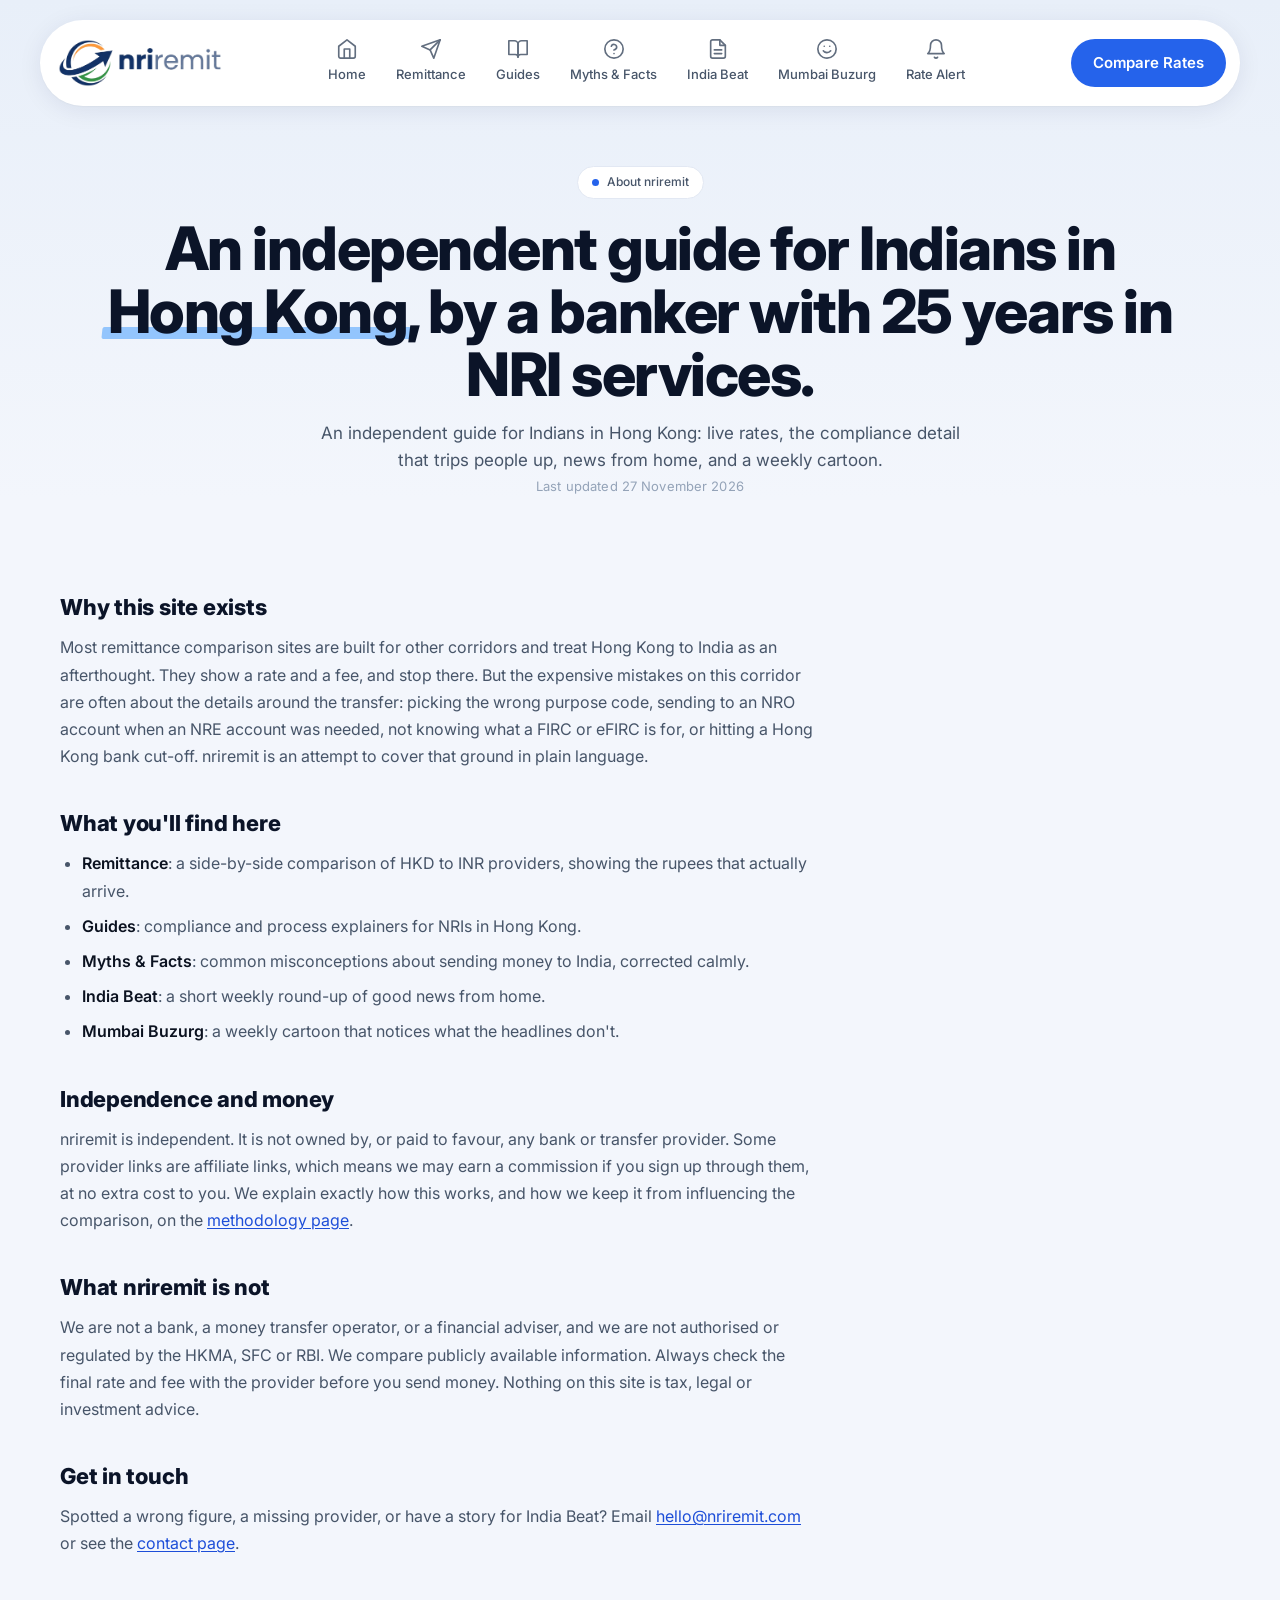
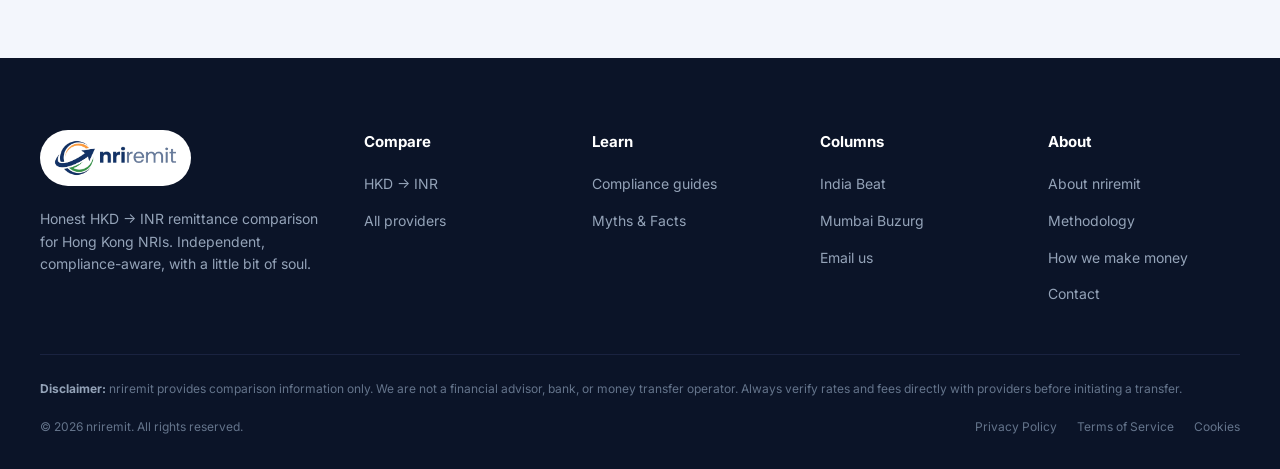
==== commit 60757df7: "Hero copy, About headline, trust strip under the hero (#37) Hero now reads 'The one-stop money-trans" ====
--- a/about.html
+++ b/about.html
@@ -37,7 +37,7 @@
 
 <div class="page-head">
   <div class="eyebrow">About nriremit</div>
-  <h1>Built in Hong Kong, for people who send money <span class="accent">home</span>.</h1>
+  <h1>An independent guide for Indians in <span class="accent">Hong Kong</span>, by a banker with 25 years in NRI services.</h1>
   <p class="sub">An independent guide for Indians in Hong Kong: live rates, the compliance detail that trips people up, news from home, and a weekly cartoon.</p>
   <p class="updated">Last updated 27 November 2026</p>
 </div>
--- a/assets/site.css
+++ b/assets/site.css
@@ -729,3 +729,6 @@
 .widget-via { margin: 12px 0 8px; font-size: 14px; font-weight: 600; color: var(--ink); }
 .widget-cta { display: block; text-align: center; margin: 8px 0 12px; }
 .widget-mid { font-size: 12px; color: var(--ink-faint); }
+
+.trust-strip { margin: 18px 0 0; font-size: 13px; color: var(--ink-soft); line-height: 1.6; max-width: 56ch; }
+.trust-strip a { color: var(--brand-dark); font-weight: 600; text-decoration: none; border-bottom: 1px solid currentColor; }
